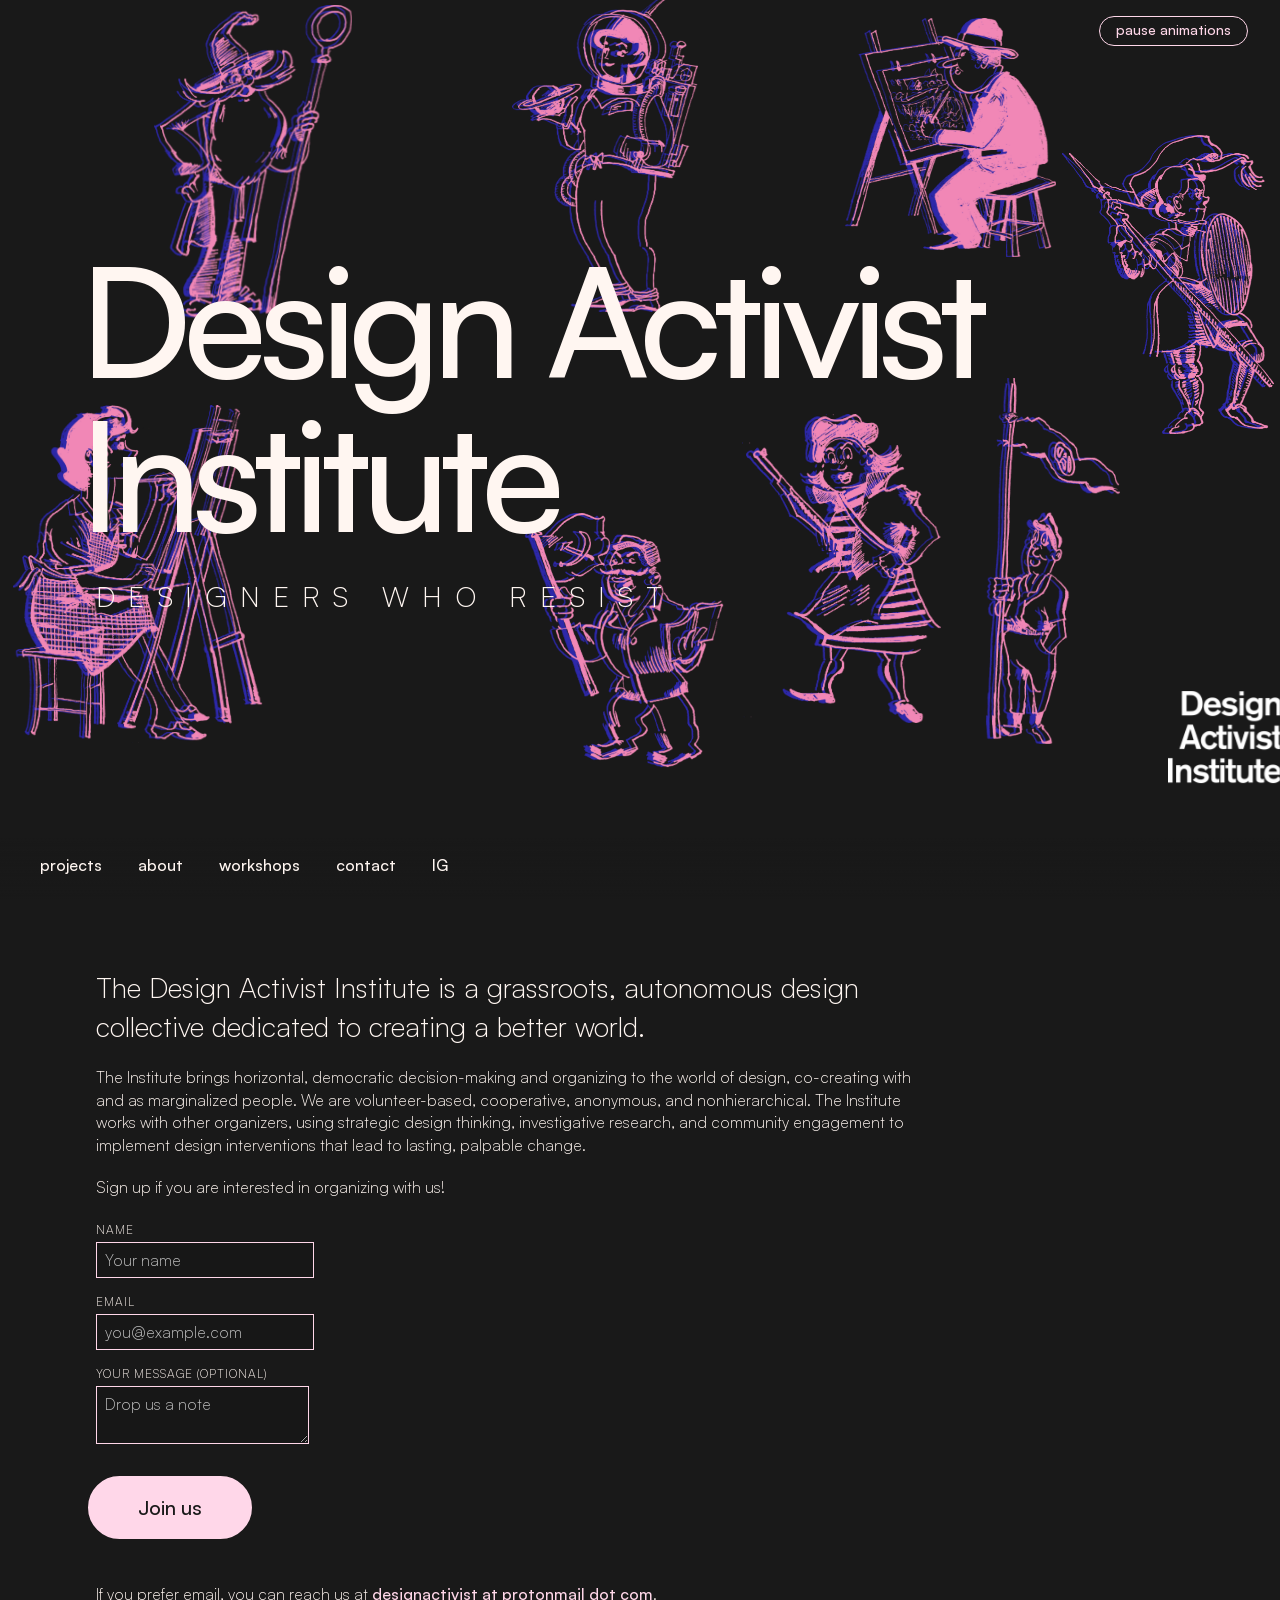
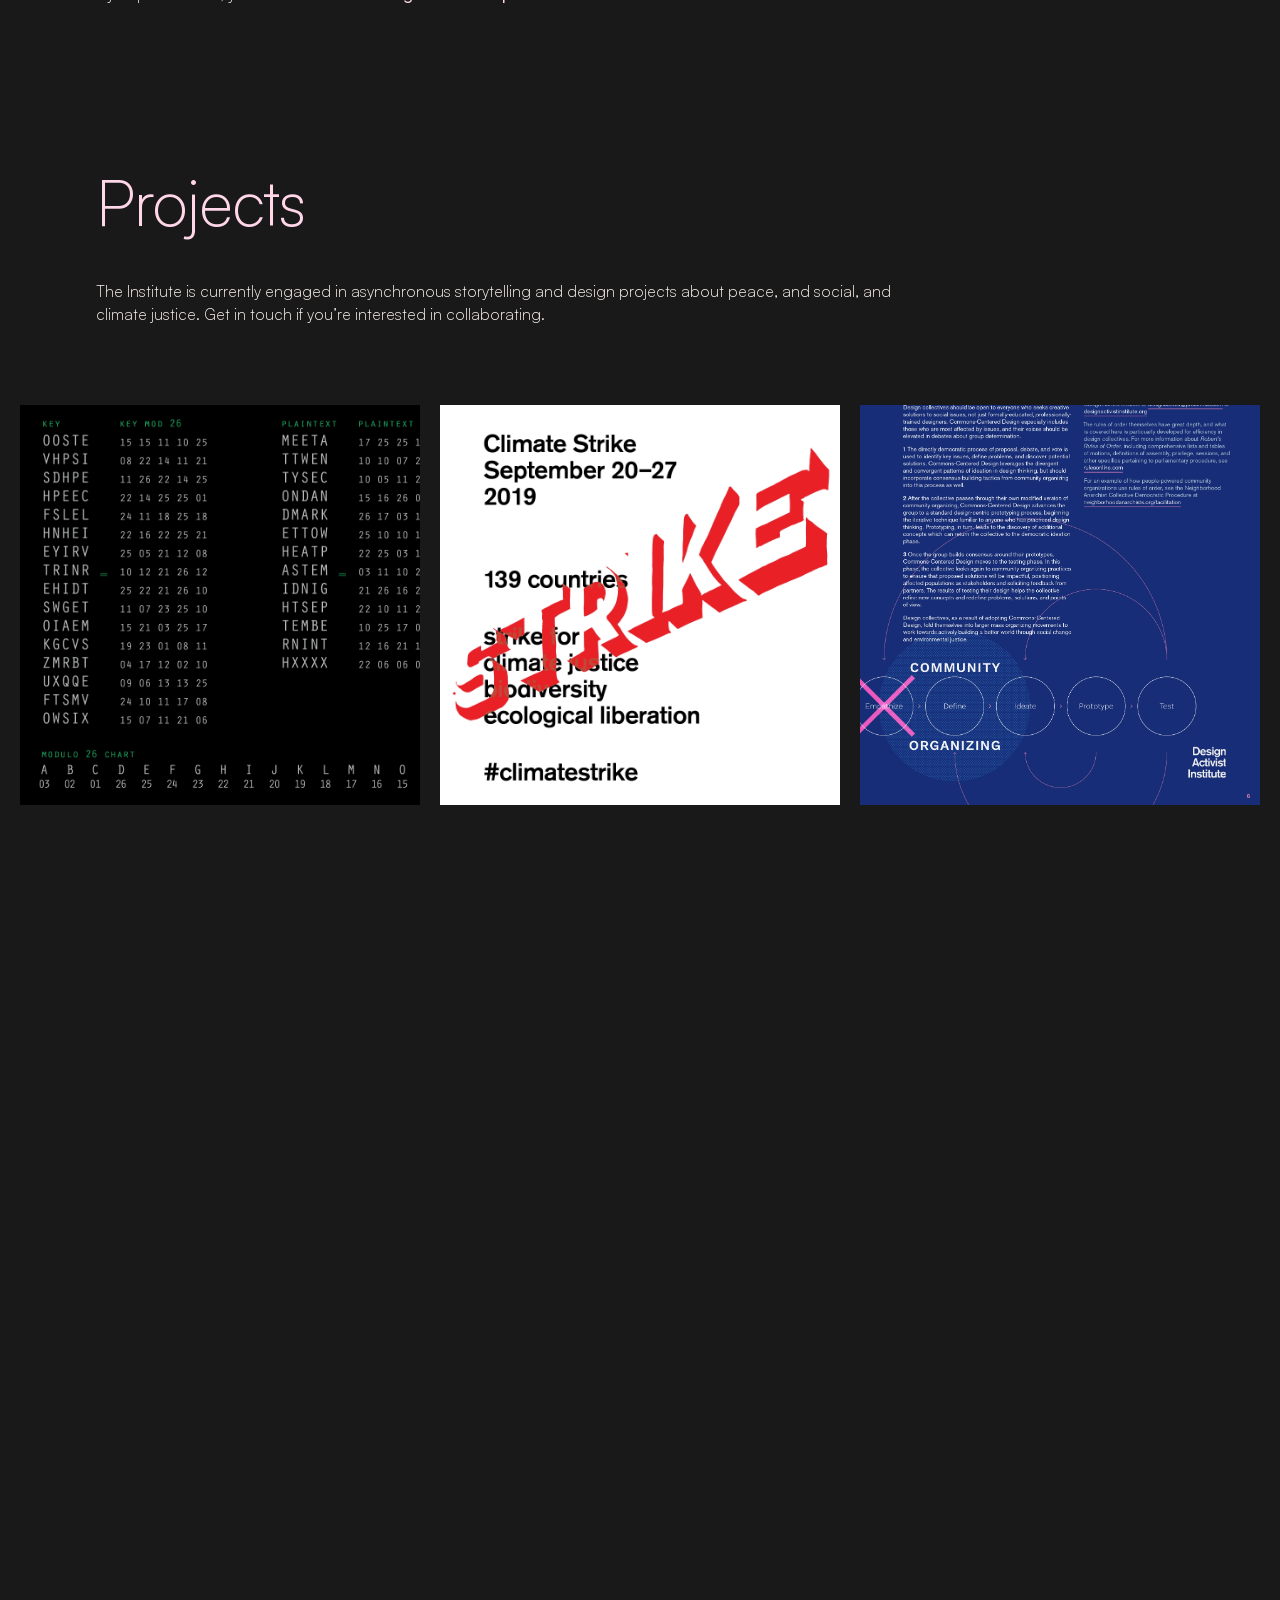
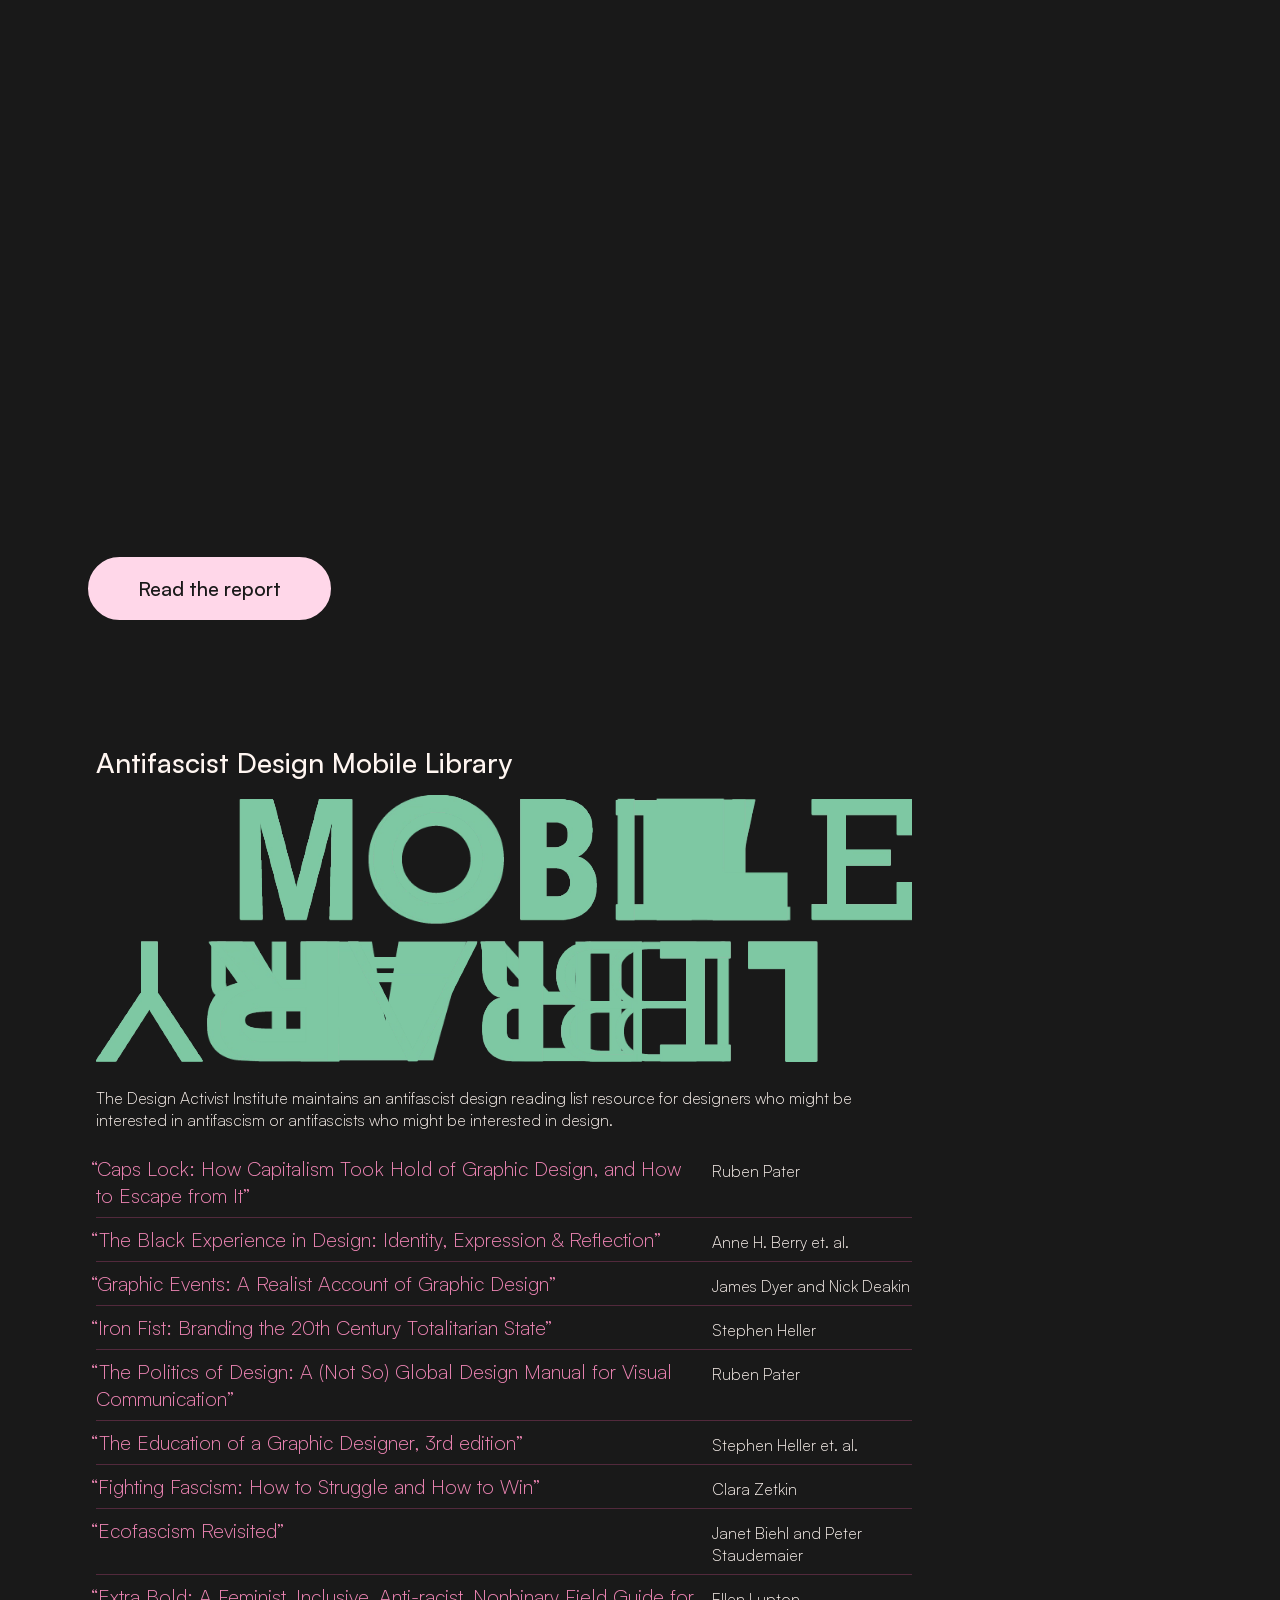
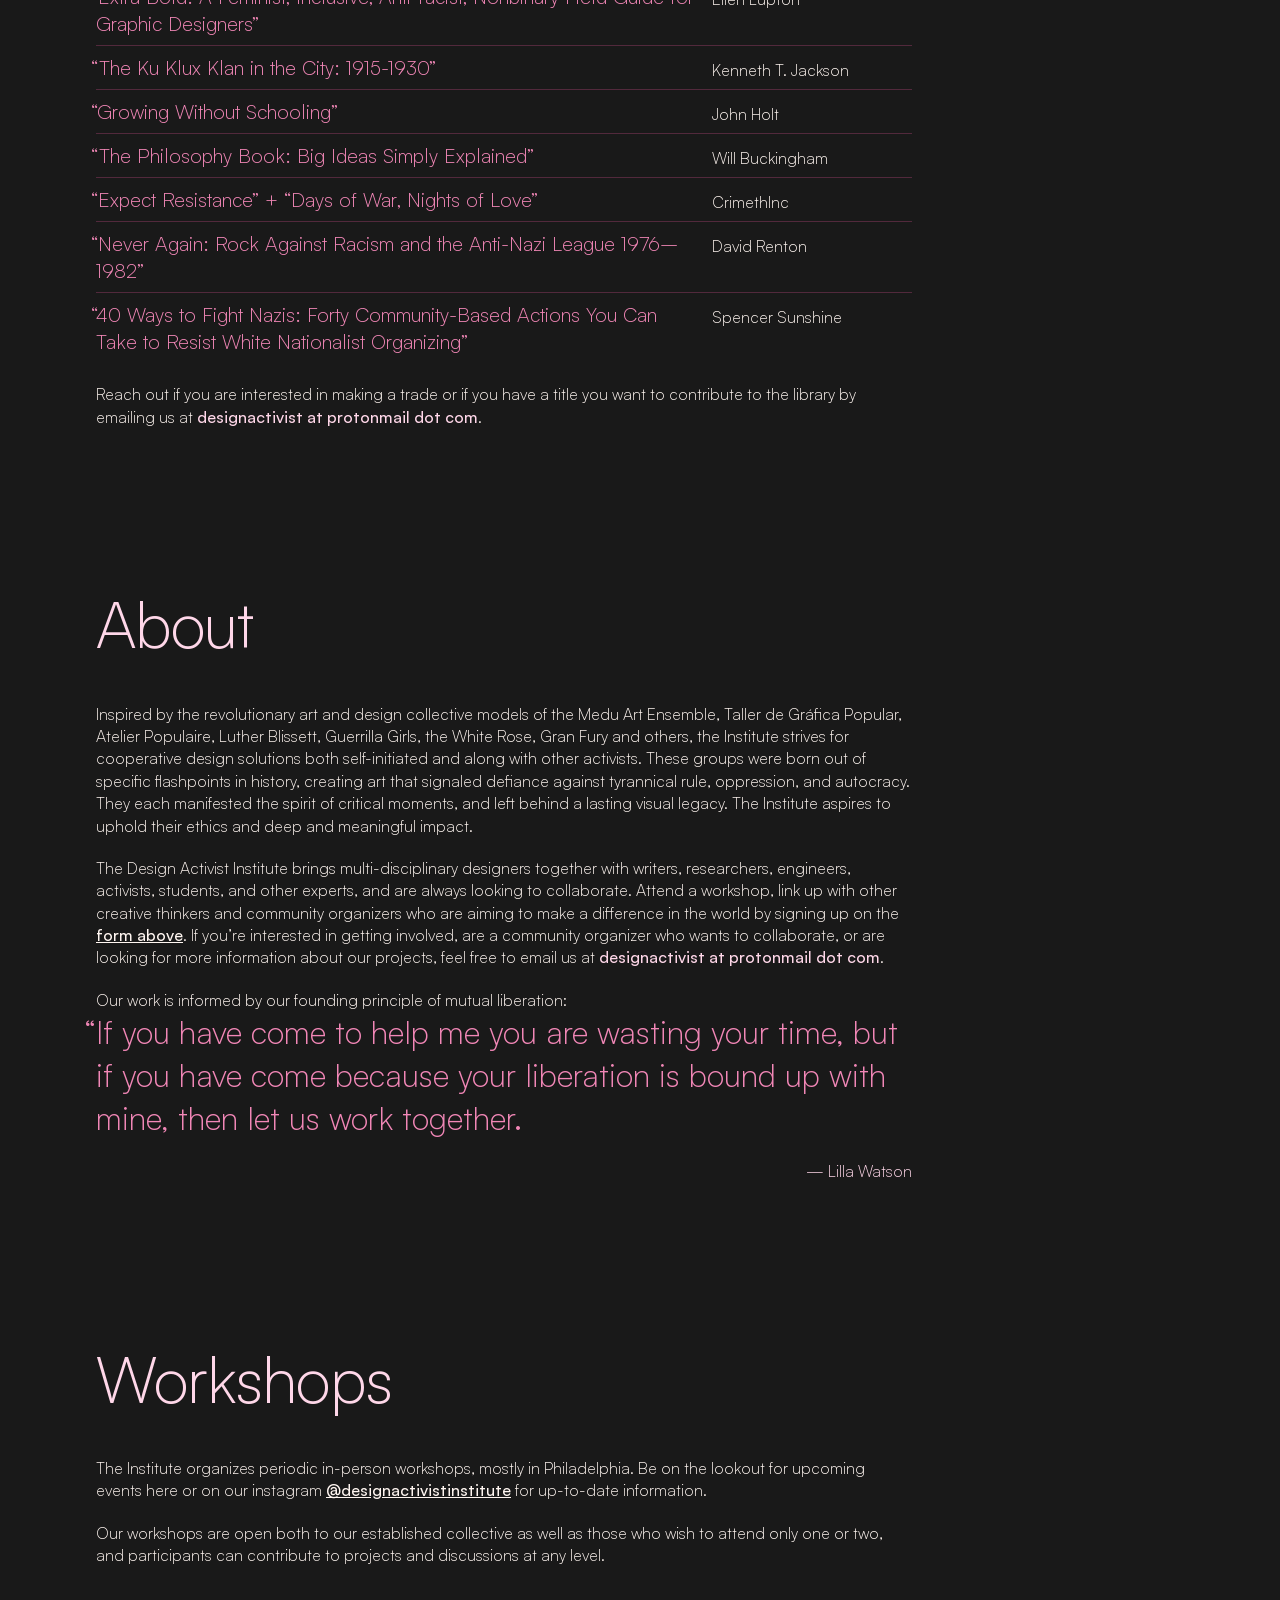
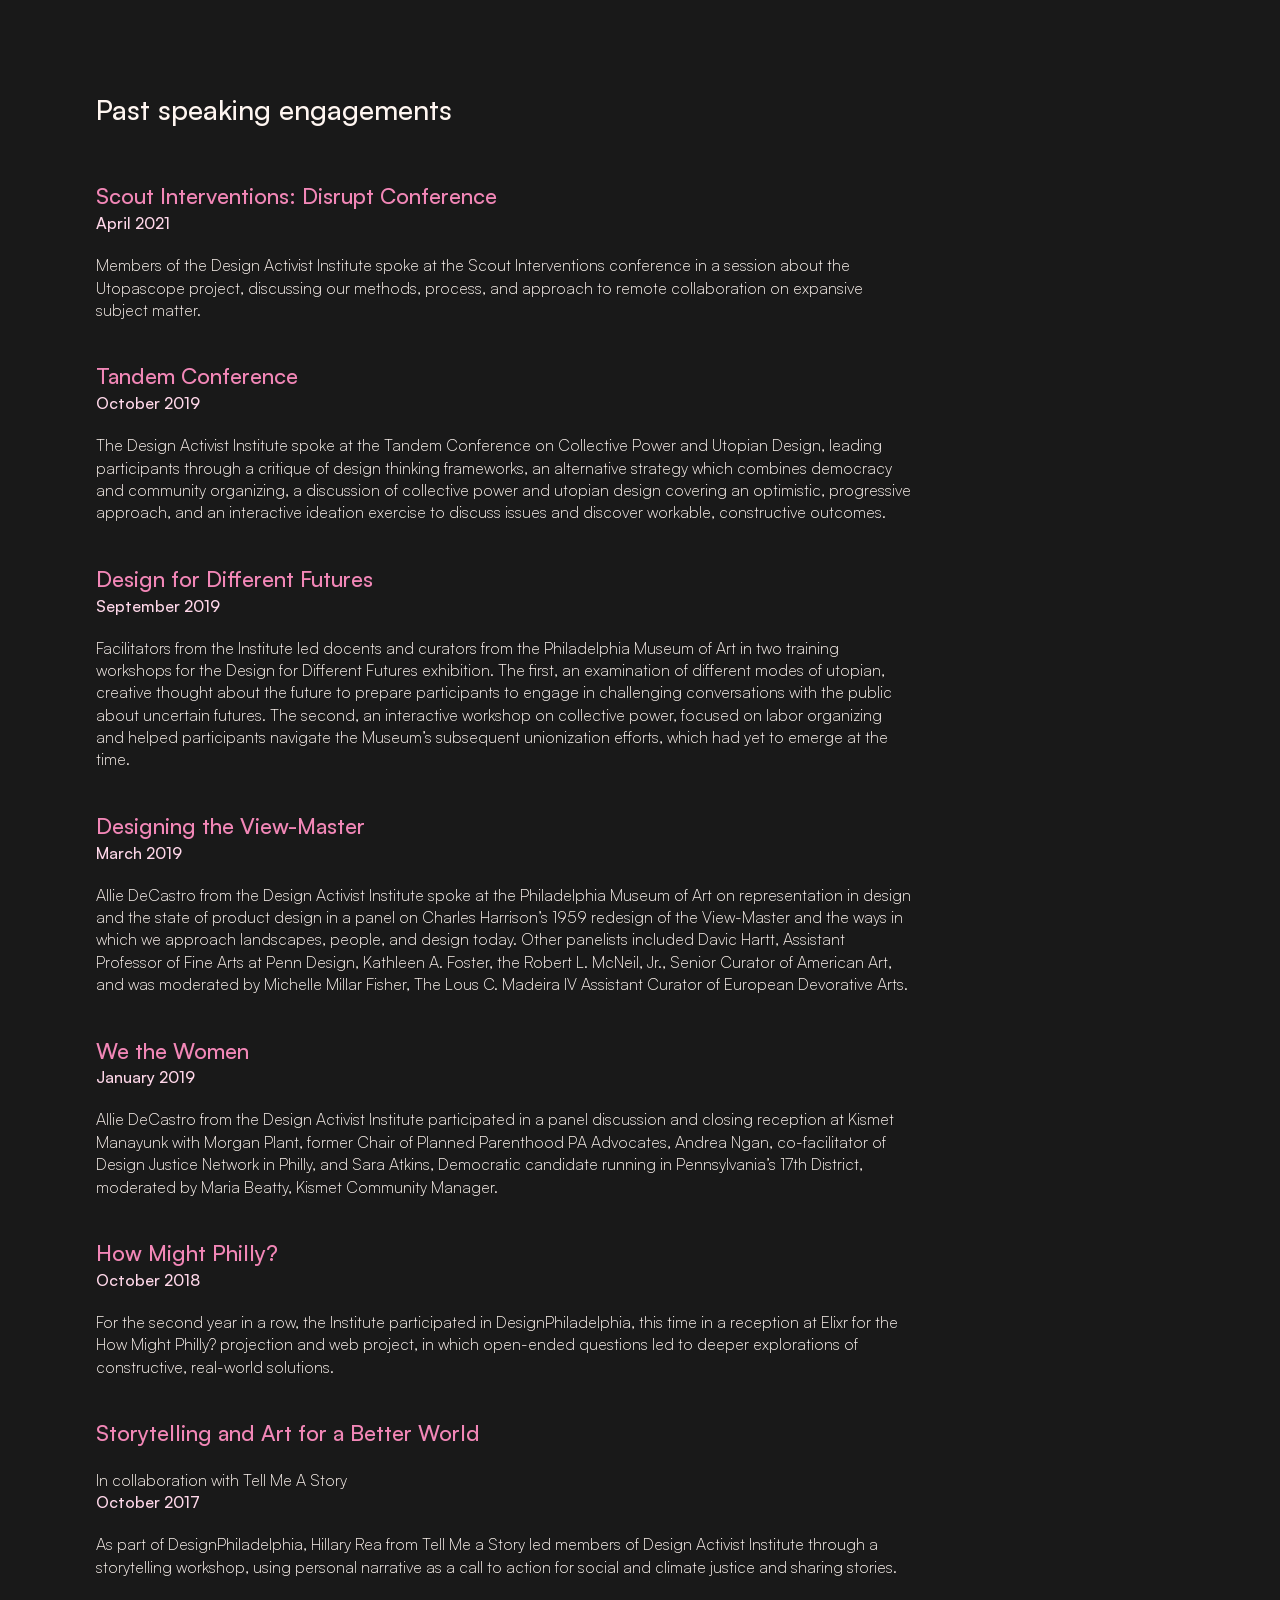
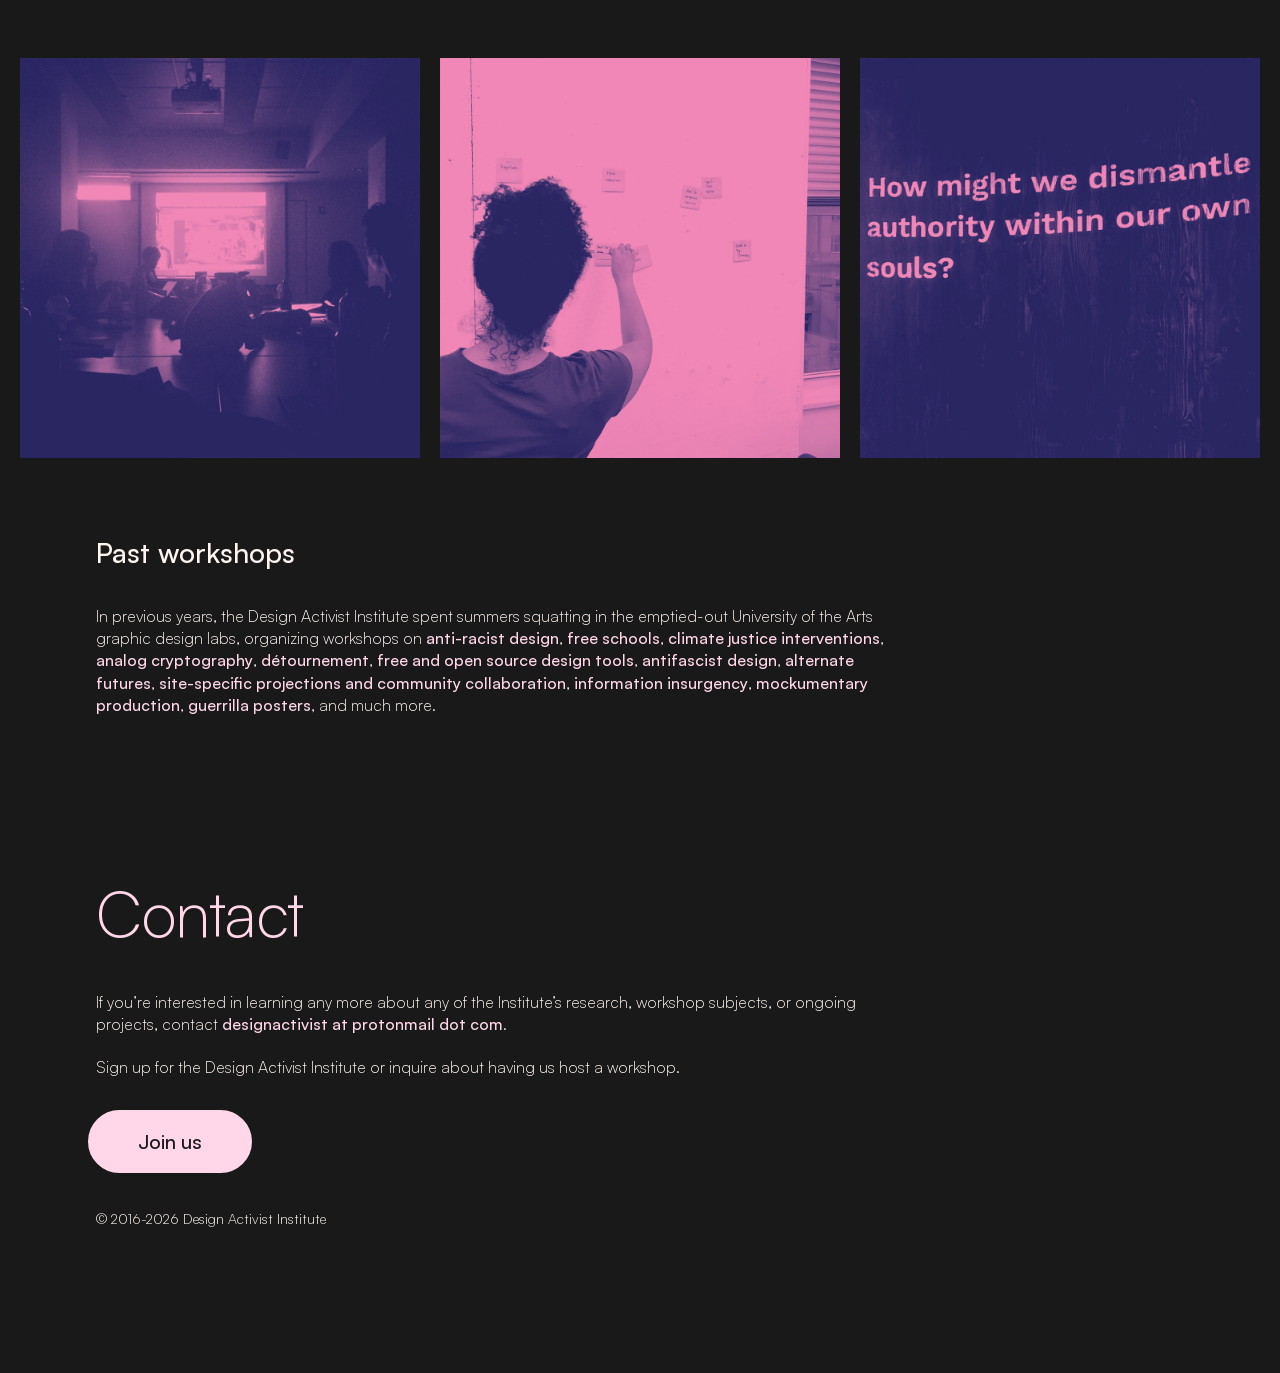
==== index.html @ 5513dff6 "Initial commit" ====
<!DOCTYPE html>
<html lang="en">
<head>
    <meta charset="UTF-8" />
    <meta name="viewport" content="width=device-width" />
    <title>Design Activist Institute</title>
    <link rel="icon" href="/favicon.ico" sizes="32x32">
    <link rel="icon" href="/favicon.svg" type="image/svg+xml">
    <meta name="description" content="The Design Activist Institute is a grassroots, autonomous design collective dedicated to creating a better world">
    <meta name="author" content="Design Activist Institute">
    <meta name="viewport" content="width=device-width, initial-scale=1">
    <meta name=”robots” content="index, follow">

    <meta property="og:title" content="Design Activist Institute" />
    <meta property="og:description" content="The Design Activist Institute is a grassroots, autonomous design collective dedicated to creating a better world" />
    <meta property="og:type" content="website">
    <meta property="og:url" content="https://designactivistinstitute.org" />
    <meta property="og:image" content="https://designactivistinstitute.org/sources/images/Design_Activist_Institute.png" />
    <meta property="og:image:width" content="1200">
    <meta property="og:image:height" content="630">
    <meta property="og:image:alt" content="Design Activist Institute: designers who resist" />
    <meta name="twitter:card" content="summary_large_image">
    
    <link rel="stylesheet" type="text/css" href="styles/styles.css" />
    <link rel="canonical" href="https://designactivistinstitute.org">

    <script type="text/javascript" src="https://ajax.googleapis.com/ajax/libs/jquery/3.5.1/jquery.min.js"></script>
    <script type="text/javascript" src="sources/actions.js"></script>
    <script>
      (function () {
        var saved = null;
        try { saved = localStorage.getItem('motion'); } catch (e) {}
        var off = saved ? saved === 'off'
                        : matchMedia('(prefers-reduced-motion: reduce)').matches;
        if (off) document.documentElement.classList.add('motion-off');
      })();
    </script>
    <script async src="https://www.googletagmanager.com/gtm.js?id=GTM-ND75CT37"></script>
    <script>
      window.dataLayer = window.dataLayer || [];
      function gtag(){dataLayer.push(arguments);}
      gtag('js', new Date());
    </script>
</head>
<body id="top">
    <a class="skip-link" href="#main">Skip to main content</a>
    <button type="button" id="motion-toggle" aria-pressed="false" class="pause-button">pause animations</button>
    <header>
        <a href="#top" class="logo">
            <img src="sources/images/Design_Activist_Institute.webp" alt="Design Activist Institute, back to top">
        </a>
        <h1>Design Activist Institute</h1>
        <p class="tagline">Designers who resist</p>
        <div class="header-images">
            <img src="sources/images/Illustration_designer_blue.webp" class="designer load-in-top fade-out-top">
            <img src="sources/images/Illustration_designer_pink.webp" class="designer load-in-top fade-out-top">
            <img src="sources/images/Illustration_rebel_blue.webp" class="rebel load-in-top fade-out-top">
            <img src="sources/images/Illustration_rebel_pink.webp" class="rebel load-in-top fade-out-top">
            <img src="sources/images/Illustration_wizard_blue.webp" class="wizard load-in-top fade-out-top">
            <img src="sources/images/Illustration_wizard_pink.webp" class="wizard load-in-top fade-out-top">
            <img src="sources/images/Illustration_revolutionary_blue.webp" class="revolutionary load-in-top fade-out-top">
            <img src="sources/images/Illustration_revolutionary_pink.webp" class="revolutionary load-in-top fade-out-top">
            <img src="sources/images/Illustration_spacewoman_blue.webp" class="spacewoman load-in-top fade-out-top">
            <img src="sources/images/Illustration_spacewoman_pink.webp" class="spacewoman load-in-top fade-out-top">
            <img src="sources/images/Illustration_anarchist_blue.webp" class="anarchist load-in-top fade-out-top">
            <img src="sources/images/Illustration_anarchist_pink.webp" class="anarchist load-in-top fade-out-top">
            <img src="sources/images/Illustration_swordswoman_blue.webp" class="swordswoman load-in-top fade-out-top">
            <img src="sources/images/Illustration_swordswoman_pink.webp" class="swordswoman load-in-top fade-out-top">
            <img src="sources/images/Illustration_artist_blue.webp" class="artist load-in-top fade-out-top">
            <img src="sources/images/Illustration_artist_pink.webp" class="artist load-in-top fade-out-top">
       </div>
    </header>
    <main id="main">
        <article>
            <section id="join">  
                <p class="intro">The Design Activist Institute is a grassroots, autonomous design collective dedicated to creating a better world.</p>
                <p>The Institute brings horizontal, democratic decision-making and organizing to the world of design, co-creating with and as marginalized people. We are volunteer-based, cooperative, anonymous, and nonhierarchical. The Institute works with other organizers, using strategic design thinking, investigative research, and community engagement to implement design interventions that lead to lasting, palpable change.</p>    
                <p>Sign up if you are interested in organizing with us!</p>
                <div>
                    <form id="signupForm" action="https://formspree.io/f/xkjrvjlg" method="POST" >
                        <label for="name">Name</label>
                        <input id="name" type="text" placeholder="Your name" autocomplete="name" />

                        <label for="email">Email</label>
                        <input id="email" type="email" placeholder="you@example.com" required autocomplete="email" />

                        <label for="message">Your message (optional)</label>
                        <textarea id="message" type="text" placeholder="Drop us a note" autocomplete="message" /></textarea>

                        <button type="submit" class="primary-button">Join us</button>

                        <div id="formMessage" role="status" aria-live="polite"></div>
                        <input type="hidden" value="New Institute signup">
                    </form>
                    <p>If you prefer email, you can reach us at <strong>designactivist at protonmail dot com</strong>.</p>
                  </div>
            </section>
            <section class="fade-in-bottom" id="projects">
                <h2>Projects</h2>
                <p>The Institute is currently engaged in asynchronous storytelling and design projects about peace, and social, and climate justice. Get in touch if you’re interested in collaborating.</p>
            </section>
            <div class="gallery">
                <div class="art">
                    <img src="sources/images/Work_Utopascope_1.webp" alt="Utopascope Environmental Justice webpage: a beautiful, verdant future" loading="lazy">
                    <img src="sources/images/Work_HowMight_1.webp" alt="How Might Philly? projection" loading="lazy">
                    <img src="sources/images/Work_Meadows_pamphlet.webp" alt="Save the Meadows satirical cult pamphlet" loading="lazy">
                    <img src="sources/images/Work_Dispatch.webp" alt="Dispatch zine cover: Storytelling and art for a better world, October 12, 2017" loading="lazy">
                    <img src="sources/images/Work_Zine_Collage.webp" alt="Zine collage with protests shouting 'Noting about us without us' erupting from City Hall" loading="lazy">
                    <img src="sources/images/Work_One-Time-Pads.webp" alt="One Time Pads cryptography workshop cipher chart" loading="lazy">
                </div>
                <div class="art">
                    <img src="sources/images/Work_Juntos_Poster_1.webp" alt="Levanto Mi Lámpara Para Todo El Mundo poster" lang="es" loading="lazy">
                    <img src="sources/images/Work_Poster_Alligator.webp" alt="A is for Alligator, L is for Lead poster" loading="lazy">
                    <img src="sources/images/Work_Poster_Boathouse.webp" alt="One Homeless Shelter in Philly turned away 546 youth in 2015, but we have mansions for a fucking boat poster" loading="lazy">
                    <img src="sources/images/Work_Future_Zine.webp" alt="Speculative zine: 90% of all food consumed in Philadelphia is grown and processed within city limits" loading="lazy">
                    <img src="sources/images/Work_Antiwar.webp" alt="Against War! graphic - for antiwar protests, the ruling class only fears two acts: the threat of real violence, or a mass general strike" loading="lazy">
                    <img src="sources/images/Work_Climate_Strike.webp" alt="Climate strike graphic September 20-27 2019" loading="lazy">
                </div>
                <div class="art">
                    <img src="sources/images/Work_Poster_Plastic.webp" alt="No Thank You poster: Philadelphia uses over 688 million plastic bags each year" loading="lazy">
                    <img src="sources/images/Work_Meadows_2.webp" alt="Meadows proposal graphic" loading="lazy">
                    <img src="sources/images/Work_Report_1.webp" alt="Designers who resist / Philadelphia annual report cover, collaborative art + design, workshops, special events, mutual liberation, utopian resistance, direct democracy" loading="lazy">
                    <img src="sources/images/Work_Tandem-Conference.webp" alt="Tandem Conference graphic: Collective power + utopian design workshop" loading="lazy">
                    <img src="sources/images/Work_Utopascope_2.webp" alt="Utopascope graphic: How can we build better systems that create economic justice for all" loading="lazy">
                    <img src="sources/images/Work_Report_2.webp" alt="The Ballot and the Pixel Commons-Centered Design process graph, community organizing centered around the define step of design thinking" loading="lazy">
                </div>
            </div>
            <section class="fade-in-bottom">
                <p>The Institute hosts workshops, events, and resources; designs posters, zines, websites, booklets, flyers, pamphlets, spatial projections, interactive pop-ups, design systems, films, and exhibitions; engages in informational insurgency and détournement; and writes and tells stories about justice in collaborative, group-directed settings. The group organizes for environmental justice, migrant rights, the rights of queer and trans people, restorative justice, feminism, racial justice, equality, fair and equal housing rights, universal health and wellbeing, workers’ rights, and against any form of hate. </p>
            </section>
            <section class="fade-in-bottom"> 
                <h3>Utopascope</h3>
                <a href="https://utopascope.com/" target="_blank" rel="noopener noreferrer">
                    <img src="sources/images/Utopascope_1.webp" alt="Utopascope Community Organizing banner" class="scroll" loading="lazy"> 
                </a>  
                <p>Utopascope is a co-creative, community-led project to “design a better world.” After conversations with dreamers, workers, rebels, and thinkers about their ideal futures, the Institute produced a series of community organizing ideas as a way to return power to the people.</p>
                <p>Utopascope explores the ways that stronger communities can build better systems for the future. It seeks new ways to manage, to spend leisure time, to work, and to imagine new common understandings so that old patterns and circumstances that keep us all down can be replaced. The project is categorized between organizing, environmental justice, people power, wellness, and economic liberation. </p>
                <p>This project involves the community through an exchange of information and ideas, expanding into tangible, organized direct action. We invite you to propose new community organizing practices, suggest changes to existing ones, and to partner with us to create a revolutionary moment.</p>
                <p>The visions of the worlds presented in this project are ones in which people self-organize around shared interests and needs, all people of the world have clean air and water and have access to mental and physical health services, direct democracy is embedded into daily life, and economies are liberated so that all people may have the freedom to be happy.</p>
                <div class="button-wrapper">
                    <a href="https://utopascope.com/" target="_blank" class="primary-button" rel="noopener noreferrer">Utopascope</a>
                </div>
            </section>
            <section class="fade-in-bottom">
                <h3>Studio Series</h3>
                <img src="sources/images/Studio_Series.webp" alt="Studio Series" class="scroll" loading="lazy">
                <p>Up until the start of the pandemic, the Institute aimed to radicalize access to the design industry and design education through  mutual aid, researching new methods of teaching, learning, and radical self-improvement by organizing for justice, liberation, and resistance. </p>
                <p>The Studio Series was a free, interdisciplinary, co-creative, and autonomous laboratory. The community nominated local issues, and participants — those without formal experience in design as well as professional designers — voted to drive group-determination.</p>
            </section>
            <section class="fade-in-bottom">
                <h3>Commons-Centered Design Framework</h3>
                <img src="sources/images/Framework.webp" alt="The Ballot and the Pixel Commons-Centered Design" class="scroll" loading="lazy">
                <p>The Institute developed a framework that combines collective design with community organizing as the highest expression of activism, named “Commons-Centered Design.” This report, titled “The Ballot and the Pixel,” explores how to improve human-centered design frameworks with organizing and activist principles, outlines organizing for direct democracy, and demonstrates how designers fit into mass movements to build collective power for the masses. </p>
                <p>Read “The Ballot and the Pixel” Commons-Centered Design Framework:</p>
                <div class="button-wrapper">
                    <a href="sources/documents/DesignActivistInstitute_Commons-Centered_Design.pdf" target="_blank" class="primary-button" rel="noopener noreferrer">Read the report<span class="visually-hidden">(PDF, opens in a new tab)</span></a>
                </div>
            </section>
            <section class="fade-in-bottom">
                <h3>Antifascist Design Mobile Library</h3>
                <div class="mobile-library scroll">
                    <img src="sources/images/Mobile_Library_1.webp" alt="Mobile Library" loading="lazy">
                    <img src="sources/images/Mobile_Library_2.webp" alt="Mobile Library" loading="lazy">
                    <img src="sources/images/Mobile_Library_3.webp" alt="Mobile Library" loading="lazy">
                    <img src="sources/images/Mobile_Library_4.webp" alt="Mobile Library" loading="lazy">
                    <img src="sources/images/Mobile_Library_5.webp" alt="Mobile Library" loading="lazy">
                </div>
                <p>The Design Activist Institute maintains an antifascist design reading list resource for designers who might be interested in antifascism or antifascists who might be interested in design. </p>
                <div class="reading-list">
                    <ul role="list">
                        <li><cite class="title">“Caps Lock: How Capitalism Took Hold of Graphic Design, and How to Escape from It”</cite> <span class="author"><span class="visually-hidden">by </span>Ruben Pater</span></li>
                        <li><cite class="title">“The Black Experience in Design: Identity, Expression & Reflection”</cite> <span class="author"><span class="visually-hidden">by </span>Anne H. Berry et. al.</span></li>
                        <li><cite class="title">“Graphic Events: A Realist Account of Graphic Design”</cite> <span class="author"><span class="visually-hidden">by </span>James Dyer and Nick Deakin</span></li>
                        <li><cite class="title">“Iron Fist: Branding the 20th Century Totalitarian State”</cite> <span class="author"><span class="visually-hidden">by </span>Stephen Heller</span></li>
                        <li><cite class="title">“The Politics of Design: A (Not So) Global Design Manual for Visual Communication”</cite> <span class="author"><span class="visually-hidden">by </span>Ruben Pater</span></li>
                        <li><cite class="title">“The Education of a Graphic Designer, 3rd edition”</cite> <span class="author"><span class="visually-hidden">by </span>Stephen Heller et. al.</span></li>
                        <li><cite class="title">“Fighting Fascism: How to Struggle and How to Win”</cite> <span class="author"><span class="visually-hidden">by </span>Clara Zetkin</span></li>
                        <li><cite class="title">“Ecofascism Revisited”</cite> <span class="author"><span class="visually-hidden">by </span>Janet Biehl and Peter Staudemaier</span></li>
                        <li><cite class="title">“Extra Bold: A Feminist, Inclusive, Anti-racist, Nonbinary Field Guide for Graphic Designers”</cite> <span class="author"><span class="visually-hidden">by </span>Ellen Lupton</span></li>
                        <li><cite class="title">“The Ku Klux Klan in the City: 1915-1930”</cite> <span class="author"><span class="visually-hidden">by </span>Kenneth T. Jackson</span></li>
                        <li><cite class="title">“Growing Without Schooling”</cite> <span class="author"><span class="visually-hidden">by </span>John Holt</span></li>
                        <li><cite class="title">“The Philosophy Book: Big Ideas Simply Explained”</cite> <span class="author"><span class="visually-hidden">by </span>Will Buckingham</span></li>
                        <li><cite class="title">“Expect Resistance” + “Days of War, Nights of Love”</cite> <span class="author"><span class="visually-hidden">by </span>CrimethInc</span></li>
                        <li><cite class="title">“Never Again: Rock Against Racism and the Anti-Nazi League 1976–1982”</cite> <span class="author"><span class="visually-hidden">by </span>David Renton</span></li>
                        <li><cite class="title">“40 Ways to Fight Nazis: Forty Community-Based Actions You Can Take to Resist White Nationalist Organizing”</cite> <span class="author"><span class="visually-hidden">by </span>Spencer Sunshine</span></li>
                    </ul>
                </div>
                <p>Reach out if you are interested in making a trade or if you have a title you want to contribute to the library by emailing us at <strong>designactivist at protonmail dot com</strong>. </p>
            </section>
            <section class="fade-in-bottom" id="about">
                <h2>About</h2>
                <p>Inspired by the revolutionary art and design collective models of the Medu Art Ensemble, Taller de Gráfica Popular, Atelier Populaire, Luther Blissett, Guerrilla Girls, the White Rose, Gran Fury and others, the Institute strives for cooperative design solutions both self-initiated and along with other activists. These groups were born out of specific flashpoints in history, creating art that signaled defiance against tyrannical rule, oppression, and autocracy. They each manifested the spirit of critical moments, and left behind a lasting visual legacy. The Institute aspires to uphold their ethics and deep and meaningful impact.</p>
                <p>The Design Activist Institute brings multi-disciplinary designers together with writers, researchers, engineers, activists, students, and other experts, and are always looking to collaborate. Attend a workshop, link up with other creative thinkers and community organizers who are aiming to make a difference in the world by signing up on the <a href="#join">form above</a>. If you’re interested in getting involved, are a community organizer who wants to collaborate, or are looking for more information about our projects, feel free to email us at <strong>designactivist at protonmail dot com</strong>. </p>
                <p>Our work is informed by our founding principle of mutual liberation:</p>
                <figure>
                    <blockquote>“If you have come to help me you are wasting your time, but if you have come because your liberation is bound up with mine, then let us work together.</blockquote>
                    <figcaption>— Lilla Watson</figcaption>
                </figure>
            </section>
            <section class="fade-in-bottom" id="workshops">
                <h2>Workshops</h2>
                <p>The Institute organizes periodic in-person workshops, mostly in Philadelphia. Be on the lookout for upcoming events here or on our instagram <a href="https://www.instagram.com/designactivistinstitute">@designactivistinstitute</a> for up-to-date information.</p>
                <p>Our workshops are open both to our established collective as well as those who wish to attend only one or two, and participants can contribute to projects and discussions at any level.</p>
            </section>
            <section class="fade-in-bottom">
                <h3>Past speaking engagements</h3>
                <h4>Scout Interventions: Disrupt Conference</h4>
                <time datetime="2021-04">April 2021</time>
                <p>Members of the Design Activist Institute spoke at the Scout Interventions conference in a session about the Utopascope project, discussing our methods, process, and approach to remote collaboration on expansive subject matter. </p>
                <h4>Tandem Conference</h4>
                <time datetime="2019-10">October 2019</time>
                <p>The Design Activist Institute spoke at the Tandem Conference on Collective Power and Utopian Design, leading participants through a critique of design thinking frameworks, an alternative strategy which combines democracy and community organizing, a discussion of collective power and utopian design covering an optimistic, progressive approach, and an interactive ideation exercise to discuss issues and discover workable, constructive outcomes.</p>
                <h4>Design for Different Futures</h4>
                <time datetime="2019-09">September 2019</time>
                <p>Facilitators from the Institute led docents and curators from the Philadelphia Museum of Art in two training workshops for the Design for Different Futures exhibition. The first, an examination of different modes of utopian, creative thought about the future to prepare participants to engage in challenging conversations with the public about uncertain futures. The second, an interactive workshop on collective power, focused on labor organizing and helped participants navigate the Museum’s subsequent unionization efforts, which had yet to emerge at the time.</p>
                <h4>Designing the View-Master</h4>
                <time datetime="2019-03">March 2019</time>
                <p>Allie DeCastro from the Design Activist Institute spoke at the Philadelphia Museum of Art on representation in design and the state of product design in a panel on Charles Harrison’s 1959 redesign of the View-Master and the ways in which we approach landscapes, people, and design today. Other panelists included Davic Hartt, Assistant Professor of Fine Arts at Penn Design, Kathleen A. Foster, the Robert L. McNeil, Jr., Senior Curator of American Art, and was moderated by Michelle Millar Fisher, The Lous C. Madeira IV Assistant Curator of European Devorative Arts.</p>
                <h4>We the Women</h4>
                <time datetime="2019-01">January 2019</time>
                <p>Allie DeCastro from the Design Activist Institute participated in a panel discussion and closing reception at Kismet Manayunk with Morgan Plant, former Chair of Planned Parenthood PA Advocates, Andrea Ngan, co-facilitator of Design Justice Network in Philly, and Sara Atkins, Democratic candidate running in Pennsylvania’s 17th District, moderated by Maria Beatty, Kismet Community Manager.</p>
                <h4>How Might Philly?</h4>
                <time datetime="2018-10">October 2018</time>
                <p>For the second year in a row, the Institute participated in DesignPhiladelphia, this time in a reception at Elixr for the How Might Philly? projection and web project, in which open-ended questions led to deeper explorations of constructive, real-world solutions.</p>
                <h4>Storytelling and Art for a Better World</h4>
                <p>In collaboration with Tell Me A Story</p>
                <time datetime="2017-10">October 2017</time>
                <p>As part of DesignPhiladelphia, Hillary Rea from Tell Me a Story led members of Design Activist Institute through a storytelling workshop, using personal narrative as a call to action for social and climate justice and sharing stories.</p>
            </section>
            <div class="gallery">
                <div class="art">
                    <img src="sources/images/Photo_1.webp" alt="Design Activist Institute workshop" loading="lazy">
                    <img src="sources/images/Photo_4.webp" alt="Design Activist Institute Design for Different Futures workshop" loading="lazy">
                    <img src="sources/images/Photo_7.webp" alt="Design Activist Institute workshop" loading="lazy">
                    <img src="sources/images/Photo_10.webp" alt="Design Activist Institute workshop" loading="lazy">
                    <img src="sources/images/Photo_13.webp" alt="Design Activist Institute workshop" loading="lazy">
                    <img src="sources/images/Photo_16.webp" alt="Design Activist Institute Rising Tide Philly workshop" loading="lazy">
                </div>
                <div class="art">
                    <img src="sources/images/Photo_2.webp" alt="Design Activist Institute panel event" loading="lazy">
                    <img src="sources/images/Photo_5.webp" alt="Design Activist Institute How Might Philly projection" loading="lazy">
                    <img src="sources/images/Photo_8.webp" alt="Design Activist Institute workshop" loading="lazy">
                    <img src="sources/images/Photo_11.webp" alt="Design Activist Institute workshop" loading="lazy">
                    <img src="sources/images/Photo_14.webp" alt="Design Activist Institute workshop" loading="lazy">
                    <img src="sources/images/Photo_17.webp" alt="Design Activist Institute workshop" loading="lazy">
                </div>
                <div class="art">
                    <img src="sources/images/Photo_3.webp" alt="Design Activist Institute Post-It note planning" loading="lazy">
                    <img src="sources/images/Photo_6.webp" alt="Design Activist Institute workshop" loading="lazy">
                    <img src="sources/images/Photo_9.webp" alt="Design Activist Institute workshop" loading="lazy">
                    <img src="sources/images/Photo_12.webp" alt="Design Activist Institute Post-It note planning" loading="lazy">
                    <img src="sources/images/Photo_15.webp" alt="Design Activist Institute mockumentary film" loading="lazy">
                    <img src="sources/images/Photo_18.webp" alt="Design Activist Institute How Might Philly projection" loading="lazy">
                </div>
            </div>
            <section class="fade-in-bottom">
                <h3>Past workshops</h3>
                <p>In previous years, the Design Activist Institute spent summers squatting in the emptied-out University of the Arts graphic design labs, organizing workshops on <strong>anti-racist design</strong>, <strong>free schools</strong>, <strong>climate justice interventions</strong>, <strong>analog cryptography</strong>, <strong>détournement</strong>, <strong>free and open source design tools</strong>, <strong>antifascist design</strong>, <strong>alternate futures</strong>, <strong>site-specific projections and community collaboration</strong>, <strong>information insurgency</strong>, <strong>mockumentary production</strong>, <strong>guerrilla posters</strong>, and much more.
            </section>
            <section class="fade-in-bottom" id="contact">
                <h2>Contact</h2>
                <p>If you’re interested in learning any more about any of the Institute’s research, workshop subjects, or ongoing projects, contact <strong>designactivist at protonmail dot com</strong>.</p>
                <p>Sign up for the Design Activist Institute or inquire about having us host a workshop.</p>
                <div class="button-wrapper">
                    <a class="primary-button" href="#join">Join us</a>
                </div>
                <p><small>© 2016-2026 Design Activist Institute </small></p>
            </section>
        </article>
    </main>
    <footer>
        <nav>
            <ul>
                <li><a href="#projects">projects</a></li>
                <li><a href="#about">about</a></li>
                <li><a href="#workshops">workshops</a></li>
                <li><a href="#contact">contact</a></li>
                <li><a href="https://www.instagram.com/designactivistinstitute" target="_blank" rel="noopener noreferrer" aria-label="Instagram">IG</a></li>
            </ul>
        </nav>
    </footer>
</body>
</html>
---- styles/styles.css ----
@charset "UTF-8";
/* CSS Document */

html, body, div, span, applet, object, iframe,
h1, h2, h3, h4, h5, h6, p, blockquote, pre,
a, abbr, acronym, address, big, cite, code,
del, dfn, em, img, ins, kbd, q, s, samp,
small, strike, strong, sub, sup, tt, var,
b, u, i, center,
dl, dt, dd, ol, ul, li,
fieldset, form, label, legend,
table, caption, tbody, tfoot, thead, tr, th, td,
article, aside, canvas, details, embed, 
figure, figcaption, footer, header, hgroup, 
menu, nav, output, ruby, section, summary,
time, mark, audio, video {
	margin: 0;
	padding: 0;
	border: 0;
	font-size: 100%;
	font: inherit;
	vertical-align: baseline;
	text-align: left;
	box-sizing: border-box;
}

html, body {
	background-size: cover;
} 

:root {
	--dark: #191919;
	--grey: #BFBFBF;
	--blue: #2D28A9;
	--darkpink: #52293C;
	--pink: #F287B7;
	--palepink: #FFD7E9;
	--light: #FFF6F1;
	--footer-h: 3.875rem; } 

html { scroll-padding-bottom: var(--footer-h); }
main { padding-bottom: var(--footer-h); }

:focus-visible {
	outline: 2px solid var(--pink);
	outline-offset: 3px;
}

[tabindex="-1"]:focus { outline: none; }

@font-face {
  font-family: 'Satoshi Light';
  src:  url('../sources/fonts/Satoshi-Light.woff2') format('woff2'),
  			url('../sources/fonts/Satoshi-Light.ttf') format('truetype');
  font-display: swap;
}

@font-face {
  font-family: 'Satoshi Medium';
  src:  url('../sources/fonts/Satoshi-Medium.woff2') format('woff2'),
  			url('../sources/fonts/Satoshi-Medium.ttf') format('truetype');
  font-display: swap;
}

/********** PAGE ITEMS **********/

body {
	background-color: var(--dark);
}

main {
	padding: 0 6rem;
}

h1, h2, h3, h4, h5, p, small, blockquote, figcaption, ul, a, form, form label, form input, form textarea, time {
	color: var(--light);
	display: block;
	position: relative;
}

h1, h3, h4, h5, strong, nav, button, a, form input, form textarea, time {
	font-family: 'Satoshi Medium', sans-serif;
}

h2, p, ul, blockquote, figcaption, small, form label, ::placeholder {
	font-family: 'Satoshi Light', sans-serif;
}

h1 {
	font-size: clamp(4.5rem, 12vw, 14rem);
	letter-spacing: -0.6vw;
	line-height: 1;
	padding: 0 0 2rem 0;
	margin: 0 0 0 -1rem;
	position: relative;
	z-index: 10;
}

h2 {
	font-size: 4rem;
	line-height: 1.1;	
	padding: 5rem 0 1.5rem 0;
	letter-spacing: -0.1vw;
	color: var(--palepink);
}

h3 {
	font-size: 1.75rem;
	line-height: 1.1;	
	padding: 3rem 0 1rem 0;
}

h4 {
	font-size: 1.375rem;
	line-height: 1.4;	
	padding: 2.5rem 0 0 0;
	color: var(--pink);
}

p, figcaption {
	font-size: 1rem;
	line-height: 1.4;	
	padding: 1.25rem 0 0 0;
}

p a {
	display: inline-block;
}

strong, time {
	color: var(--palepink);
}

ul {
	padding: 1.5rem 0 2rem 2rem;	
}

li {
	padding: 0 0 0.5rem 0;	
}

small {
	font-size: .875rem;
	padding: 1rem 0;
	display: block;
}

header {
	padding: 27vh 6rem 3rem 6rem;
	min-height: 100vh;
}

article {
	padding: 3rem 0;
}

section {
	padding: 0 0 5rem 0;
	width: 75%;
	max-width: 52rem;
}

button, a, form input {
	transition: all 0.3s ease-in-out;
	cursor: pointer;
}

figcaption {
	text-align: right;
	color: var(--palepink);	
	display: block;
	position: relative;
}

footer {
	padding: 1rem 2.5rem;
	position: fixed;
	left: 0;
	right: 0;
	bottom: 0;
	background: linear-gradient(to top, var(--dark), transparent);
	z-index: 60;
}

nav ul {
	padding: 0;
}

nav ul li {
	display: inline-block;
	margin: 0 2rem 0 0;
}

nav ul li a {
	text-decoration: none;
}

nav ul li a:hover, p a:hover {
	color: var(--pink);
}

blockquote {
	font-size: 2rem;
	color: var(--pink);
}

blockquote:first-letter {
	margin-left: -.75rem;
}

section img {
	width: 100%;
	height: auto;
}


/********** FORM **********/

form {
	padding: 1.5rem 0;
}

form label {
	font-size: .75rem;
	text-transform: uppercase;
	letter-spacing: 1px;
	padding: 0 0 0.25rem 0;
}

form input, form textarea {
	background: rgba(10, 10, 10, 0.1);
	border: 1px solid var(--palepink);
	font-size: 1rem;
	border-radius: 0;
	padding: .375rem .5rem;
}

form input {
	margin: 0 0 1rem 0;
}

form textarea {
	margin: 0 0 2rem 0;
}

form input:hover, form textarea:hover {
	background: rgba(10, 10, 10, 0.5);
	border: 1px solid var(--darkpink);
}

form input:active, form textarea:active {
	border: 1px solid var(--light);	
}

form input::placeholder, form textarea::placeholder {
	color: var(--grey);
}


/********** STYLING **********/

.tagline {
	font-size: 1.75rem;
	line-height: 1.1;
	letter-spacing: 1vw;	
	padding: 0 0 1rem 0;
	text-transform: uppercase;
	z-index: 10;
}

.primary-button {
	font-size: 1.25rem;
	background-color: var(--palepink);
	color: var(--dark);
	border-radius: 3rem;
	padding: 1rem 3rem;
	margin-left: -.5rem;
	border: 2px solid var(--palepink);
	width: auto;
	display: inline-block;
	text-decoration: none;
}

.primary-button:hover {
	background-color: var(--pink)!important;
	color: var(--blue)!important;
	border: 2px solid var(--pink)!important;
}

/*.secondary-button {
	font-size: 1.25rem;
	background-color: transparent;
	color: var(--palepink);
	border-radius: 3rem;
	padding: 1rem 3rem;
	margin-left: 3rem;
	border: 2px solid var(--palepink);
}

.secondary-button:hover {
	background-color: transparent;
	color: var(--pink);
	border: 2px solid var(--pink);
}*/

.pause-button {
	background: var(--dark);
	color: var(--palepink);
	font-size: .875rem;
	line-height: 1;
	padding: .375rem 1rem .5rem 1rem;
	border: 1px solid var(--palepink);
	border-radius: 4rem;
	position: fixed;
	top: 1rem;
	right: 2rem;
	z-index: 70;
}

.pause-button:hover {
	color: var(--pink);
	border: 1px solid var(--pink);
}

#motion-toggle[aria-pressed="true"] { 
	color: var(--dark);
	background: var(--pink);
	border: 1px solid var(--pink);
}

.reading-list ul {
  display: grid;
  grid-template-columns: 3fr 1fr; 
  column-gap: 1rem;
  row-gap: 0.5rem;
  list-style: none;
  margin: 0;
	padding: 1.5rem 0 0 0; 
	width: 100%; 
}

.reading-list li {
  display: grid;
  grid-template-columns: subgrid; 
  grid-column: 1 / -1; 
  border-bottom: 1px solid var(--darkpink);
}

.reading-list li:last-of-type {
  border-bottom: none;
}

.reading-list li cite:first-letter {
	margin-left: -.3125rem;
}

.reading-list li cite {
	color: var(--pink);	
	font-size: 1.25rem;
}

.reading-list li span {
	padding-top: .3125rem;
}

.gallery {
  display: flex;
  gap: 1.25rem;
  position: relative;
  width: calc(100% + 12rem);
  left: -6rem;
	padding: 0 1.25rem 2rem 1.25rem;
}

.art {
  position: relative;
  flex: 1; 
  aspect-ratio: 1/1; 
  overflow: hidden;
}

.art img {
  animation: cycle 18s infinite;
  animation-fill-mode: both;
  position: absolute;
  top: 0;
  left: 0;
  width: 100%;
  height: 100%;
  object-fit: cover;
}

.art:nth-child(1) img:nth-child(1) { animation-delay: 0s; }
.art:nth-child(1) img:nth-child(2) { animation-delay: -3s; }
.art:nth-child(1) img:nth-child(3) { animation-delay: -6s; }
.art:nth-child(1) img:nth-child(4) { animation-delay: -9s; }
.art:nth-child(1) img:nth-child(5) { animation-delay: -12s; }
.art:nth-child(1) img:nth-child(6) { animation-delay: -15s; }

.art:nth-child(2) img:nth-child(1) { animation-delay: -1s; }
.art:nth-child(2) img:nth-child(2) { animation-delay: -4s; }
.art:nth-child(2) img:nth-child(3) { animation-delay: -7s; }
.art:nth-child(2) img:nth-child(4) { animation-delay: -10s; }
.art:nth-child(2) img:nth-child(5) { animation-delay: -13s; }
.art:nth-child(2) img:nth-child(6) { animation-delay: -16s; }

.art:nth-child(3) img:nth-child(1) { animation-delay: -2s; }
.art:nth-child(3) img:nth-child(2) { animation-delay: -5s; }
.art:nth-child(3) img:nth-child(3) { animation-delay: -8s; }
.art:nth-child(3) img:nth-child(4) { animation-delay: -11s; }
.art:nth-child(3) img:nth-child(5) { animation-delay: -14s; }
.art:nth-child(3) img:nth-child(6) { animation-delay: -17s; }

@keyframes cycle {
	0%, 33% {
  	opacity: 1;
  }
  36%, 94%{
  	opacity: 0;
  }
  97%, 100%{
  	opacity: 1;
  }
}

.logo {
	position: fixed;
	right: 0;
	bottom: 7rem;
	z-index: 50;
}

.logo img {
	width: 7rem;
}

.intro {
	font-size: 1.75rem;
	z-index: 10;
}

.button-wrapper {
	padding: 2rem 0 0 0;
}

.header-images img {
	position: absolute;
}

.designer {
	top: 45%;
	width: 19%;
}
.designer:nth-of-type(odd) { left: 1%; }
.designer:nth-of-type(even) { left: 1.5%; }

.wizard {
	top: .5%;
	width: 15%;
}
.wizard:nth-of-type(odd) { left: 12%; }
.wizard:nth-of-type(even) { left: 12.5%; }

.spacewoman {
	top: -1%;
	width: 14%;
}
.spacewoman:nth-of-type(odd) { left: 40%; }
.spacewoman:nth-of-type(even) { left: 40.5%; }

.artist {
	top: 2%;
	width: 16%;
}
.artist:nth-of-type(odd) { right: 18%; }
.artist:nth-of-type(even) { right: 17.5%; }

.revolutionary {
	top: 57%;
	width: 15%;
}
.revolutionary:nth-of-type(odd) { left: 41%; }
.revolutionary:nth-of-type(even) { left: 41.5%; }

.rebel {
	top: 46%;
	width: 15%;
}
.rebel:nth-of-type(odd) { right: 27%; }
.rebel:nth-of-type(even) { right: 26.5%; }

.anarchist {
	top: 42%;
	width: 10%;
}
.anarchist:nth-of-type(odd) { right: 13%; }
.anarchist:nth-of-type(even) { right: 12.5%; }

.swordswoman {
	top: 15%;
	width: 16%;
}
.swordswoman:nth-of-type(odd) { right: 1%; }
.swordswoman:nth-of-type(even) { right: .5%; }

.visually-hidden {
  position: absolute;
  width: 1px;
  height: 1px;
  margin: -1px;
  padding: 0;
  overflow: hidden;
  clip-path: inset(50%);
  white-space: nowrap;
  border: 0;
}

.skip-link {
  position: absolute;
  top: 0;
  left: 0;
  z-index: 1000;
  padding: 0.75rem 1rem;
  background: #000;
  color: #fff;
  transform: translateY(-100%); /* parked just above the viewport */
}

.skip-link:focus {
  transform: translateY(0);
}


/********** ANIMATION STYLING **********/

.load-in-top {
	animation: slideInFromTop 1.5s ease-out both;
}

.header-images img:nth-of-type(8n+1) { animation-delay: 0.4s;	}
.header-images img:nth-of-type(8n+2) { animation-delay: 0.6s;	}
.header-images img:nth-of-type(8n+3) { animation-delay: 0.8s;	}
.header-images img:nth-of-type(8n+4) { animation-delay: 1s;	}
.header-images img:nth-of-type(8n+5) { animation-delay: 1.2s;	}
.header-images img:nth-of-type(8n+6) { animation-delay: 1.4s; }
.header-images img:nth-of-type(8n+7) { animation-delay: 1.6s;	}
.header-images img:nth-of-type(8n+8) { animation-delay: 1.8s; }

@keyframes slideInFromTop {
  0% {
    transform: translateY(-100vw);
  }
  100% {
    transform: translateY(0);
  }
}

.fade-in-bottom h2,
.fade-in-bottom h3,
.fade-in-bottom h4,
.fade-in-bottom p,
.fade-in-bottom form,
.fade-in-bottom .art,
.fade-in-bottom .scroll,
.fade-in-bottom li,
.fade-in-bottom blockquote,
.fade-in-bottom figcaption,
.fade-in-bottom time,
.fade-in-bottom .primary-button {
  opacity: 0;
}

.js .fade-in-bottom h2,
.js .fade-in-bottom h3,
.js .fade-in-bottom h4,
.js .fade-in-bottom p,
.js .fade-in-bottom form,
.js .fade-in-bottom .art,
.js .fade-in-bottom .scroll,
.js .fade-in-bottom li,
.js .fade-in-bottom blockquote,
.js .fade-in-bottom figcaption,
.js .fade-in-bottom time,
.js .fade-in-bottom .primary-button { 
	opacity: 0 
}
 
.scrolled.fade-in-bottom h2,
.scrolled.fade-in-bottom h3,
.scrolled.fade-in-bottom h4,
.scrolled.fade-in-bottom p,
.scrolled.fade-in-bottom form,
.scrolled.fade-in-bottom .art,
.scrolled.fade-in-bottom .scroll,
.scrolled.fade-in-bottom li,
.scrolled.fade-in-bottom blockquote,
.scrolled.fade-in-bottom figcaption,
.scrolled.fade-in-bottom time,
.scrolled.fade-in-bottom .primary-button {
  animation: fadeInBottom 1.5s ease-in-out both;
}
  
@keyframes fadeInBottom {
    0% {
        transform: translateY(2.5rem);
        opacity: 0;
    }
    100% {
        transform: translateY(0);
        opacity: 1;
    }
}

.scrolled.fade-out-top {
    animation: fadeOutTop 2s ease-in-out both;
    animation-delay: 0s!important;
}
  
@keyframes fadeOutTop {
    0% {
        transform: translateY(0);
    }
    100% {
        transform: translateY(-100vh);
    }
}

.mobile-library {
	position: relative;
	aspect-ratio: 3 / 1;
}

.mobile-library img {
	animation: library 5s infinite;
	position: absolute;
	top: 0;
	left: 0;
}

.mobile-library img:nth-of-type(2) { animation-delay: 1s; }
.mobile-library img:nth-of-type(3) { animation-delay: 2s; }
.mobile-library img:nth-of-type(4) { animation-delay: 3s; }
.mobile-library img:nth-of-type(5) { animation-delay: 4s; }

@keyframes library {
	0%, 20% {
  	opacity: 1;
  }
  21%, 100% {
  	opacity: 0;
  }
}

.motion-off .art img,
.motion-off .mobile-library img { animation: none; }
.motion-off .art:not(:first-of-type) img,
.motion-off .mobile-library img:not(:first-child) { opacity: 0; }

.motion-off .load-in-top,
.motion-off .scrolled.fade-out-top,
.motion-off .scrolled.fade-in-bottom h2,
.motion-off .scrolled.fade-in-bottom h3,
.motion-off .scrolled.fade-in-bottom h4,
.motion-off .scrolled.fade-in-bottom p,
.motion-off .scrolled.fade-in-bottom form,
.motion-off .scrolled.fade-in-bottom .art,
.motion-off .scrolled.fade-in-bottom .scroll,
.motion-off .scrolled.fade-in-bottom li,
.motion-off .scrolled.fade-in-bottom blockquote,
.motion-off .scrolled.fade-in-bottom figcaption,
.motion-off .scrolled.fade-in-bottom time,
.motion-off .scrolled.fade-in-bottom .primary-button { animation: none; transform: none; }
.motion-off .fade-in-bottom h2,
.motion-off .fade-in-bottom h3,
.motion-off .fade-in-bottom h4,
.motion-off .fade-in-bottom p,
.motion-off .fade-in-bottom form,
.motion-off .fade-in-bottom .art,
.motion-off .fade-in-bottom .scroll,
.motion-off .fade-in-bottom li,
.motion-off .fade-in-bottom blockquote,
.motion-off .fade-in-bottom figcaption,
.motion-off .fade-in-bottom time,
.motion-off .fade-in-bottom .primary-button { opacity: 1; }


/********** MEDIA QUERIES **********/

/* Tablet */
@media only screen and (max-width: 1024px) {
	header { padding: 23vh 6rem 3rem 6rem; }
	article { padding: 3rem 0; }
	section { width: 100%; }
	h1 { margin: 0 0 0 -.25rem; }
	.logo img { width: 5rem; }
	.designer:nth-of-type(odd) { left: .5vw; }
	.designer:nth-of-type(even) { left: 2.5vw; }
	.wizard:nth-of-type(odd) { left: 5vw; }
	.wizard:nth-of-type(even) { left: 7vw; }
	.spacewoman:nth-of-type(odd) { left: 27vw; }
	.spacewoman:nth-of-type(even) { left: 29vw; }
	.artist:nth-of-type(odd) { right: 30vw; }
	.artist:nth-of-type(even) { right: 28vw; }
	.revolutionary:nth-of-type(odd) { left: 27vw; }
	.revolutionary:nth-of-type(even) { left: 29vw; }
	.rebel:nth-of-type(odd) { right: 36vw; }
	.rebel:nth-of-type(even) { right: 34vw; }
	.anarchist:nth-of-type(odd) { right: 15vw; }
	.anarchist:nth-of-type(even) { right: 13vw; }
	.swordswoman:nth-of-type(odd) { right: 3vw; }
	.swordswoman:nth-of-type(even) { right: 1vw; }
}

/* Mobile */
@media only screen and (max-width: 767px) {
	main { padding: 0 5rem 0 2rem; }	
	header { padding: 30vh 5rem 3rem 2rem; min-height: auto; }
	article { padding: 2rem 0; }
	h2 { font-size: 2.75rem; }
	form input, form textarea { width: 75%; }
	footer { padding: 1rem 2rem; }
	blockquote, .intro { font-size: 1.5rem; }
	blockquote:first-letter { margin-left: -.5rem; }
	.tagline { font-size: 1.25rem; }
	.reading-list li { grid-template-columns: auto; }
	.logo img { width: 4rem; }
	.gallery { left: -2rem; width: calc(100% + 7rem); }
	.designer { top: 26vh; width: 22vw; }
	.wizard { top: 1vh; width: 21vw; }
	.spacewoman { top: -1vh; width: 21vw; }
	.artist { top: 3vh; width: 21vw; }
	.revolutionary { top: 34vh; width: 18vw; }
	.rebel { top: 24vh; width: 21vw; }
	.anarchist { top: 17vh; width: 18vw; }
	.swordswoman { top: 12vh; width: 20vw; }
}

/* Motion Reduction */
@media (prefers-reduced-motion: no-preference) {
  html { scroll-behavior: smooth; }
  html:not(.motion-on) .art img,
  html:not(.motion-on) .mobile-library img { animation: none; }
  html:not(.motion-off) { scroll-behavior: smooth; }
}
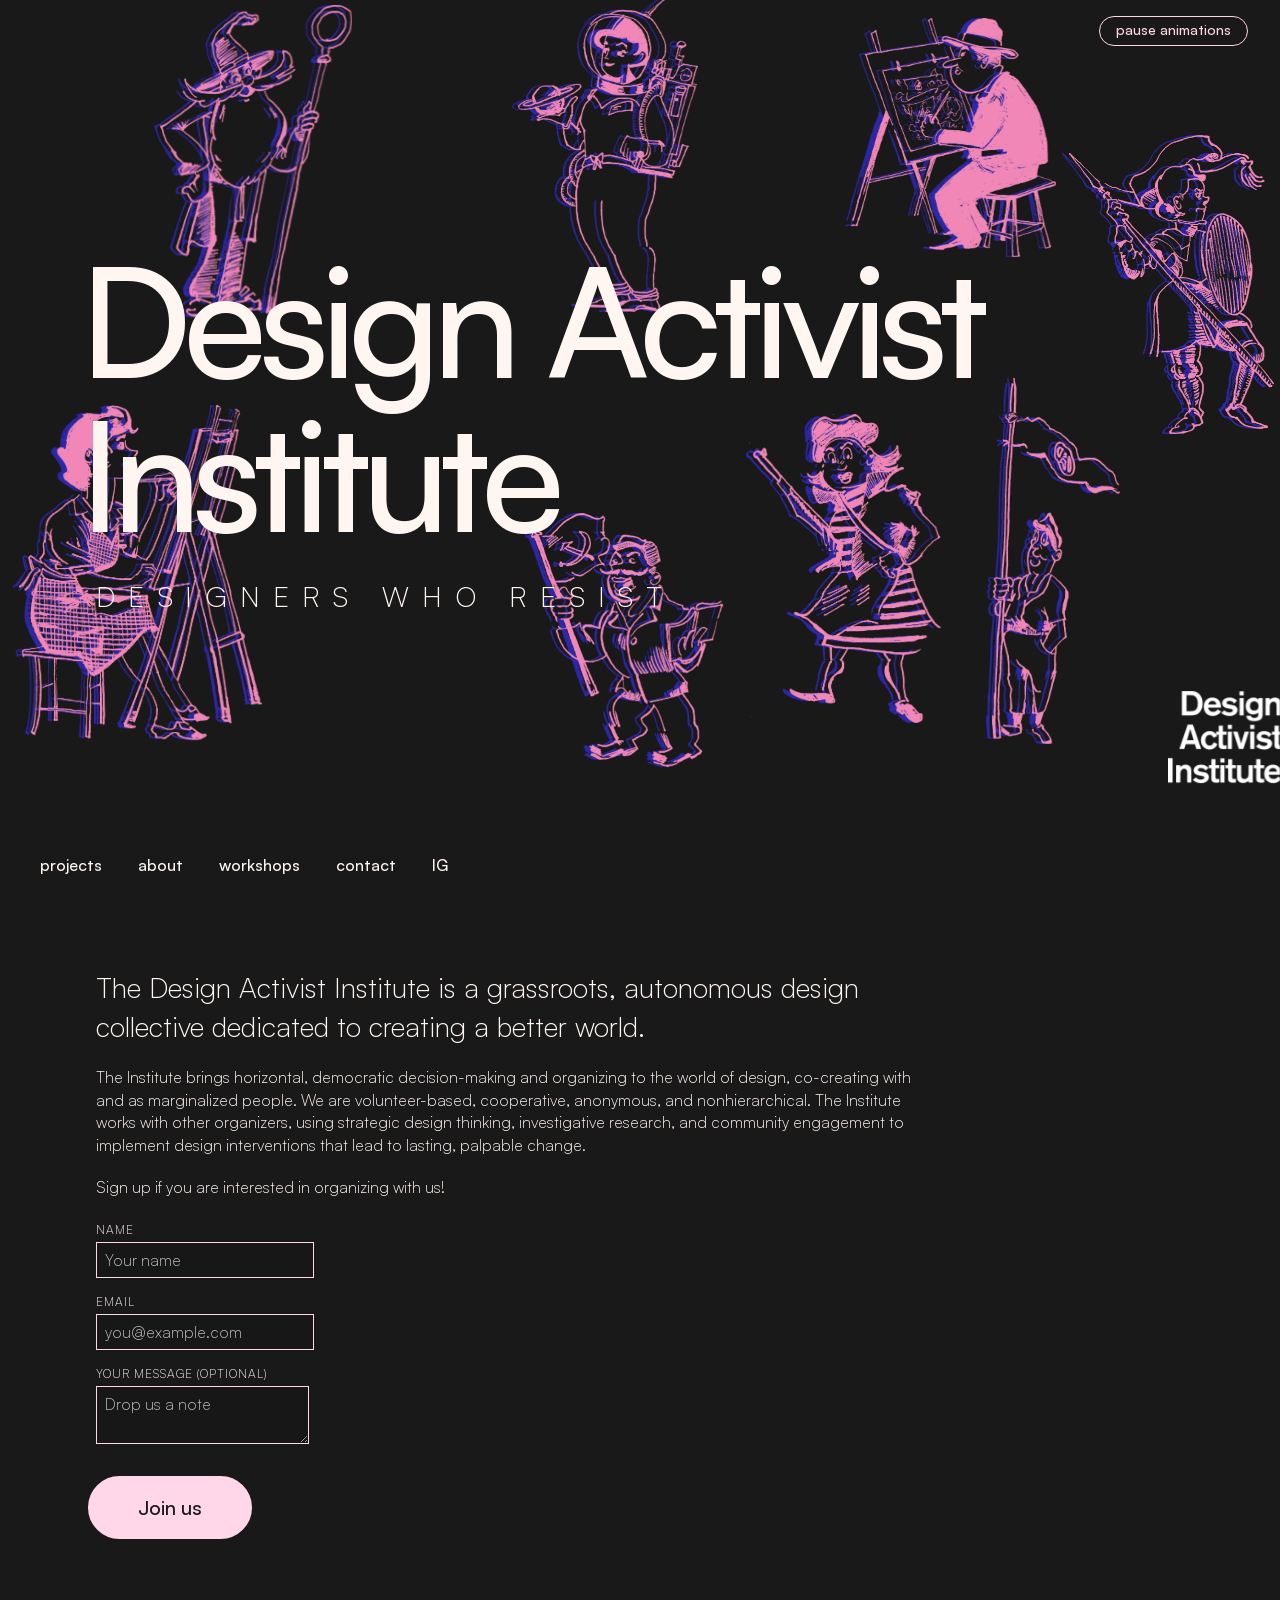
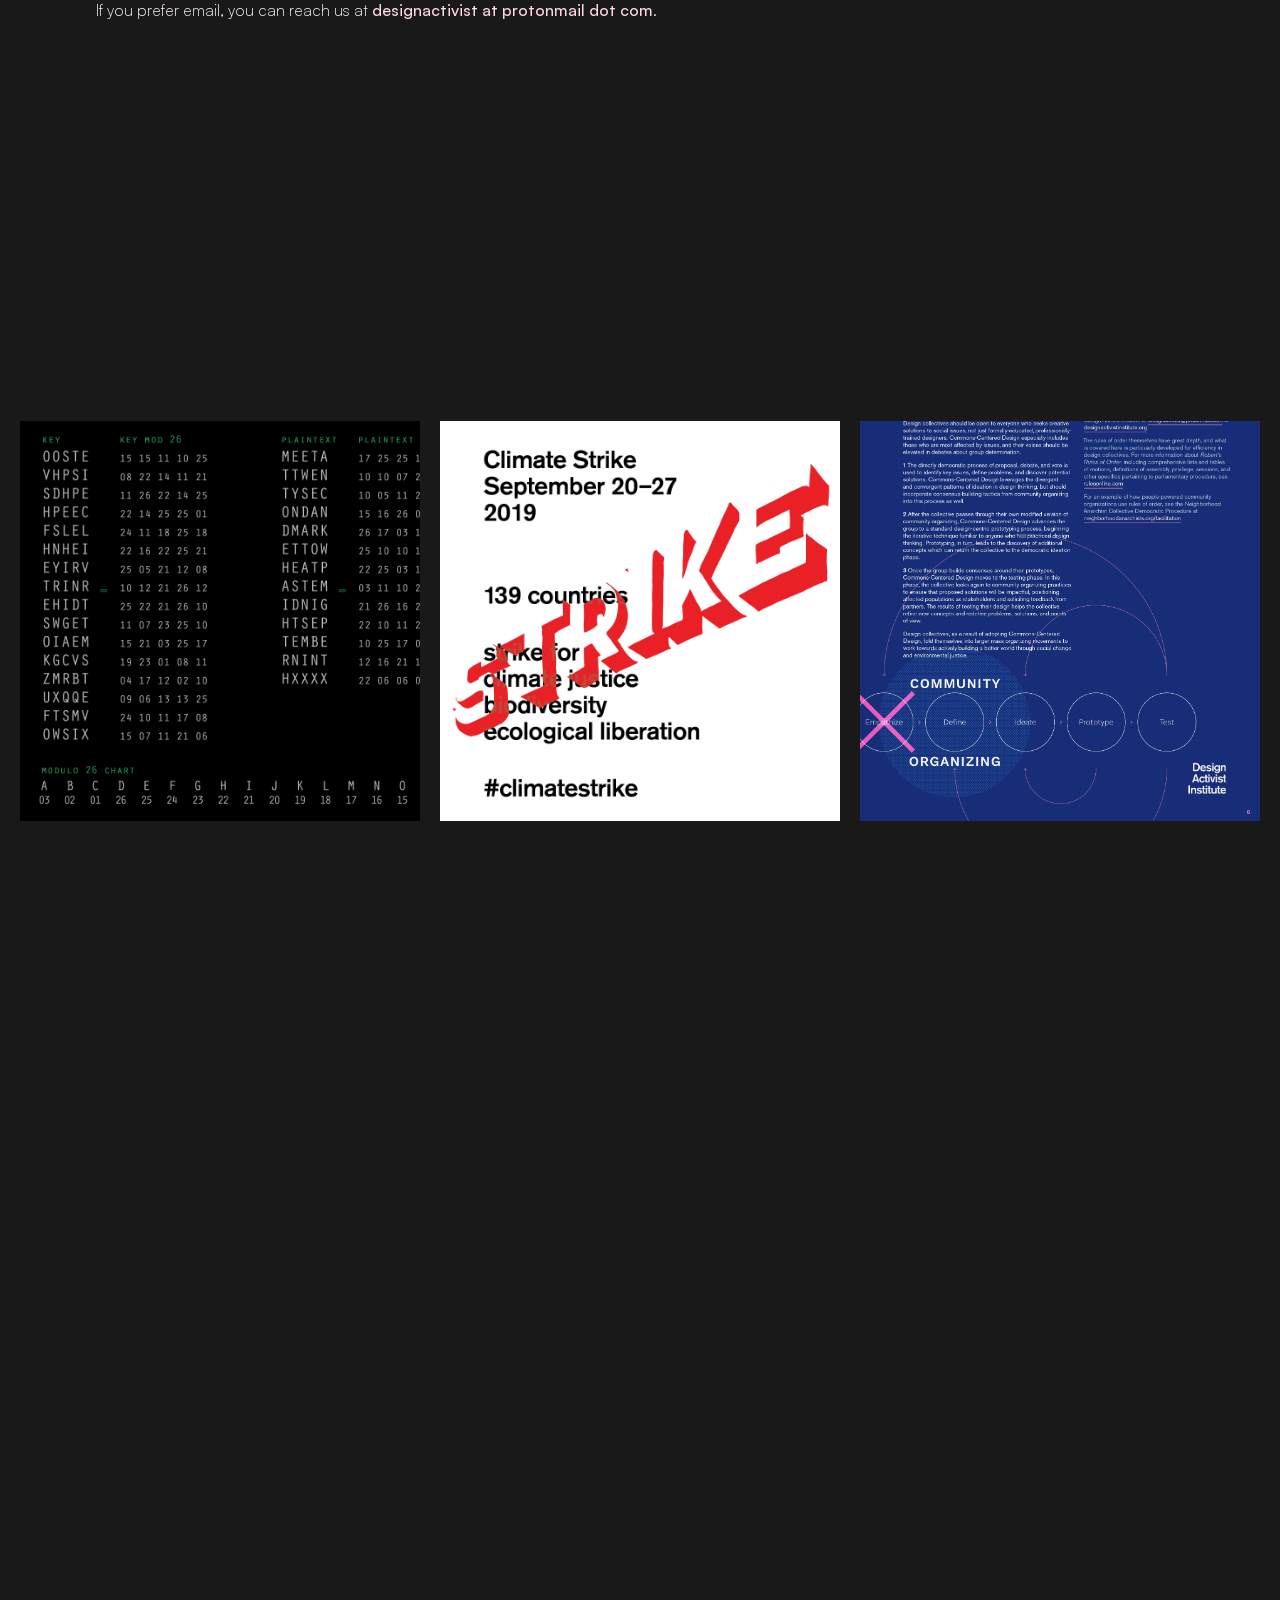
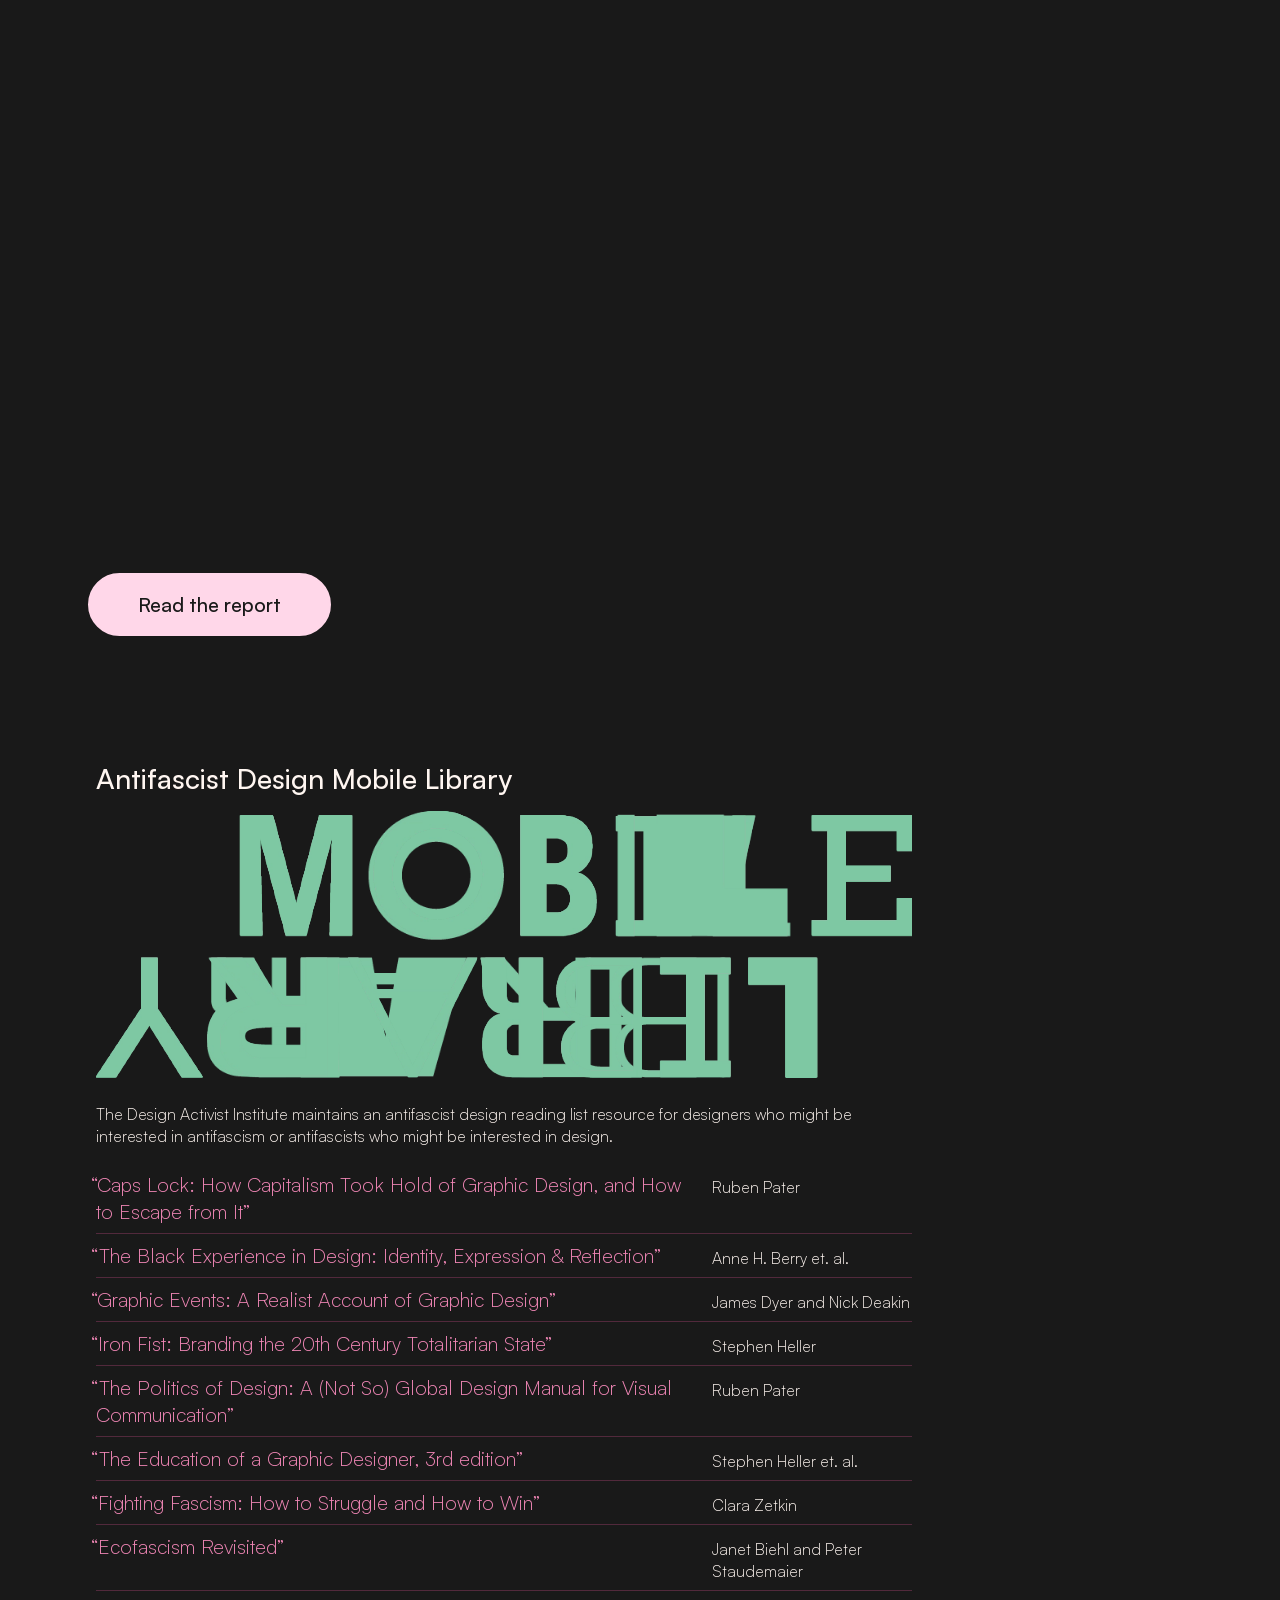
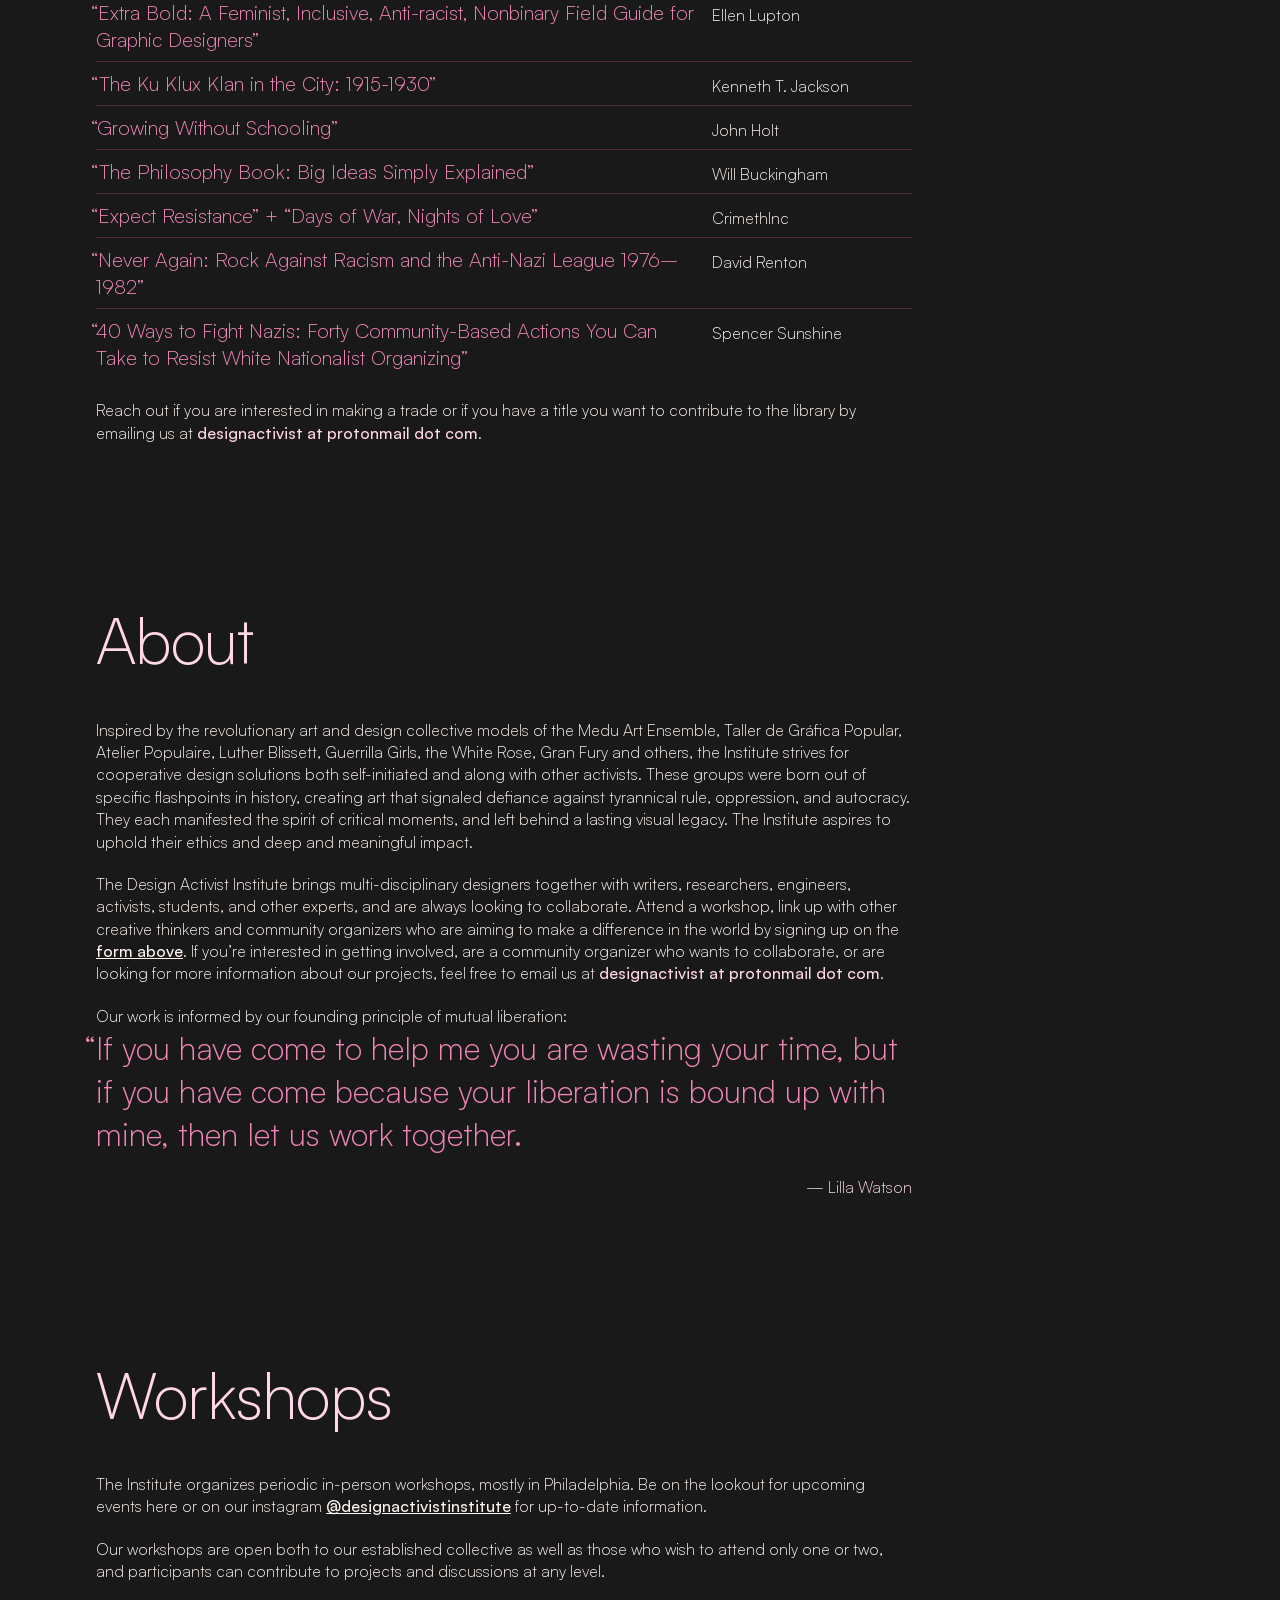
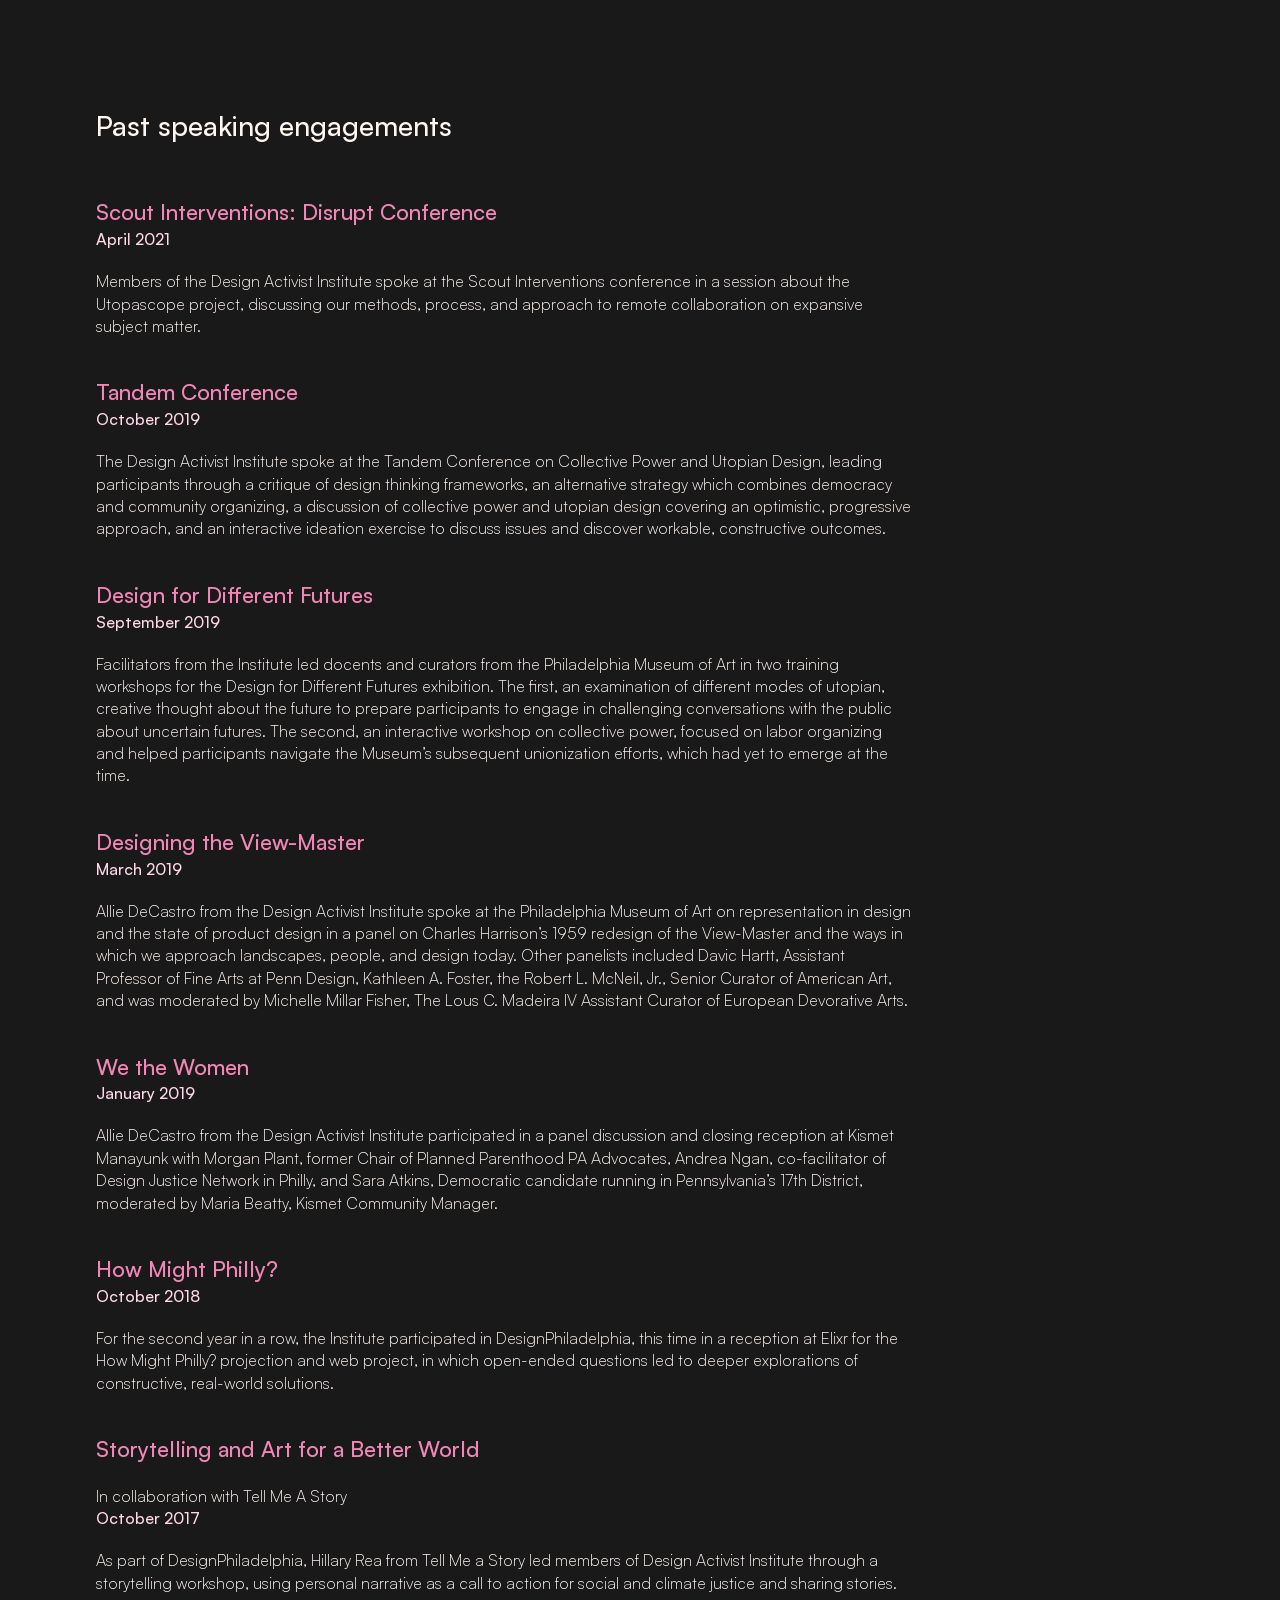
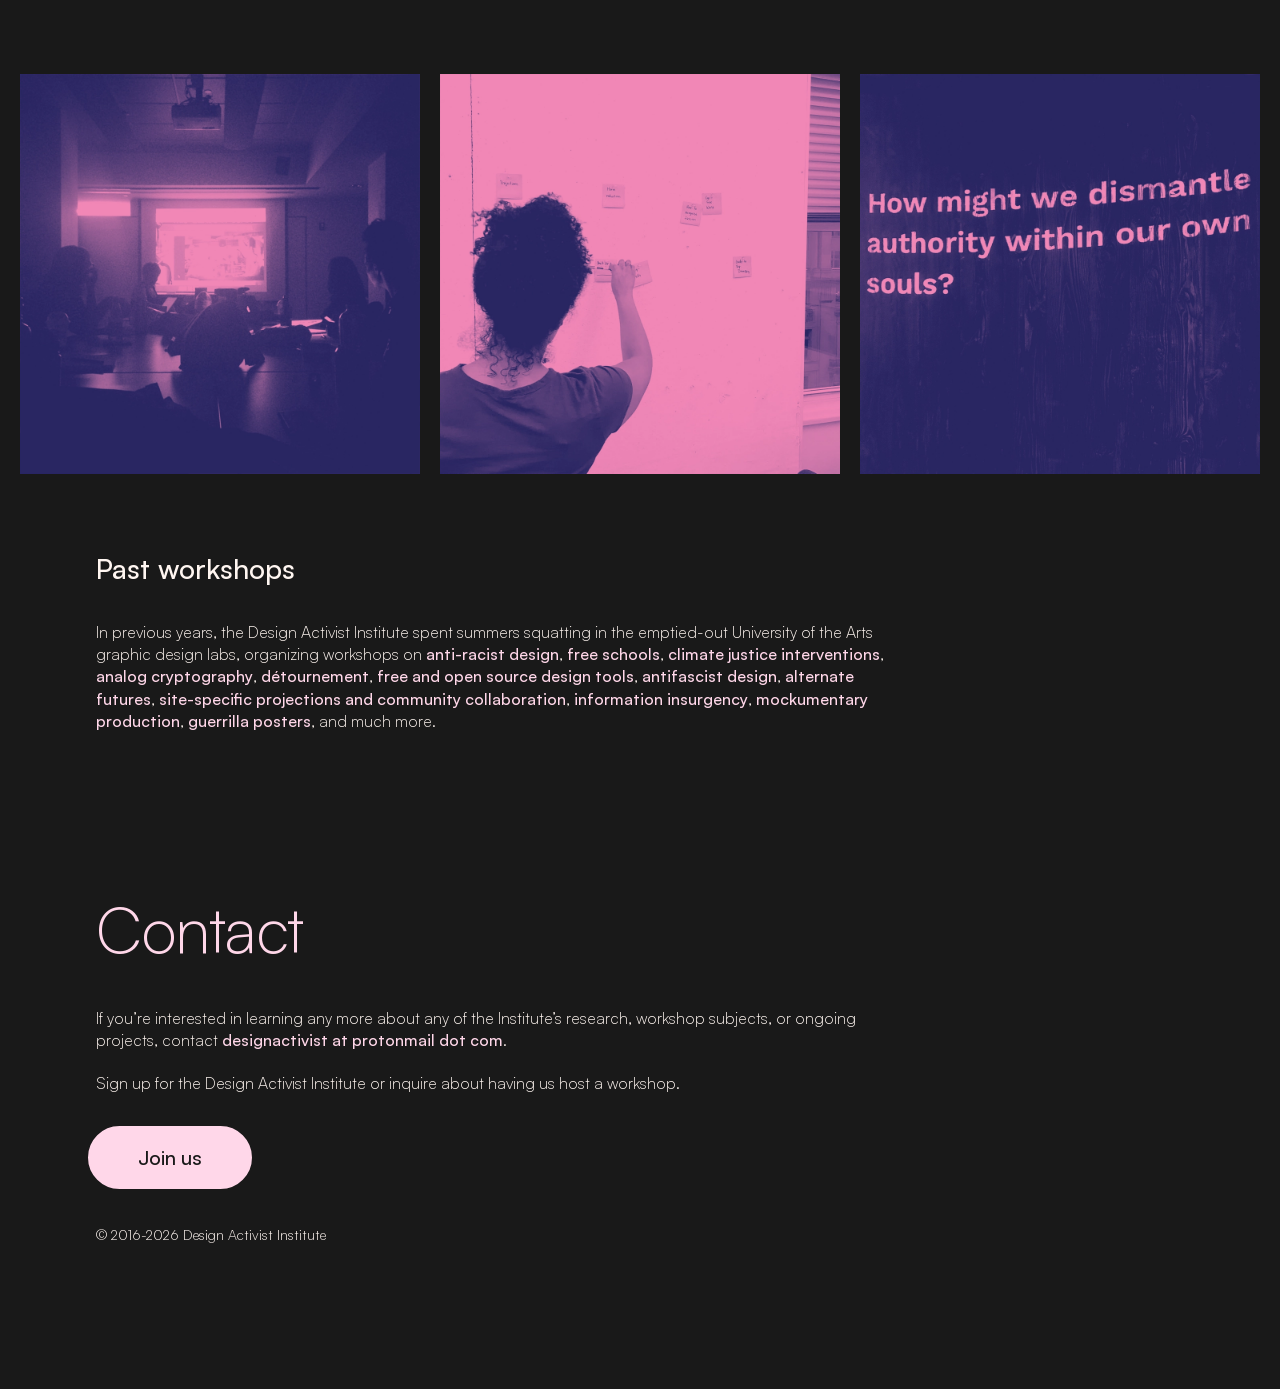
==== commit 6939954b: "Updated form message CSS styling and added new JS file for form handling, removing form handling fro" ====
--- a/index.html
+++ b/index.html
@@ -279,5 +279,6 @@
             </ul>
         </nav>
     </footer>
+    <script src="form.js" defer></script>
 </body>
 </html>
--- a/styles/styles.css
+++ b/styles/styles.css
@@ -361,6 +361,12 @@
 
 .reading-list li span {
 	padding-top: .3125rem;
+}
+
+#formMessage {
+	font-family: font-family: 'Satoshi Light', sans-serif;
+	color: var(--pink);
+	padding: 1rem 0 0 0;
 }
 
 .gallery {
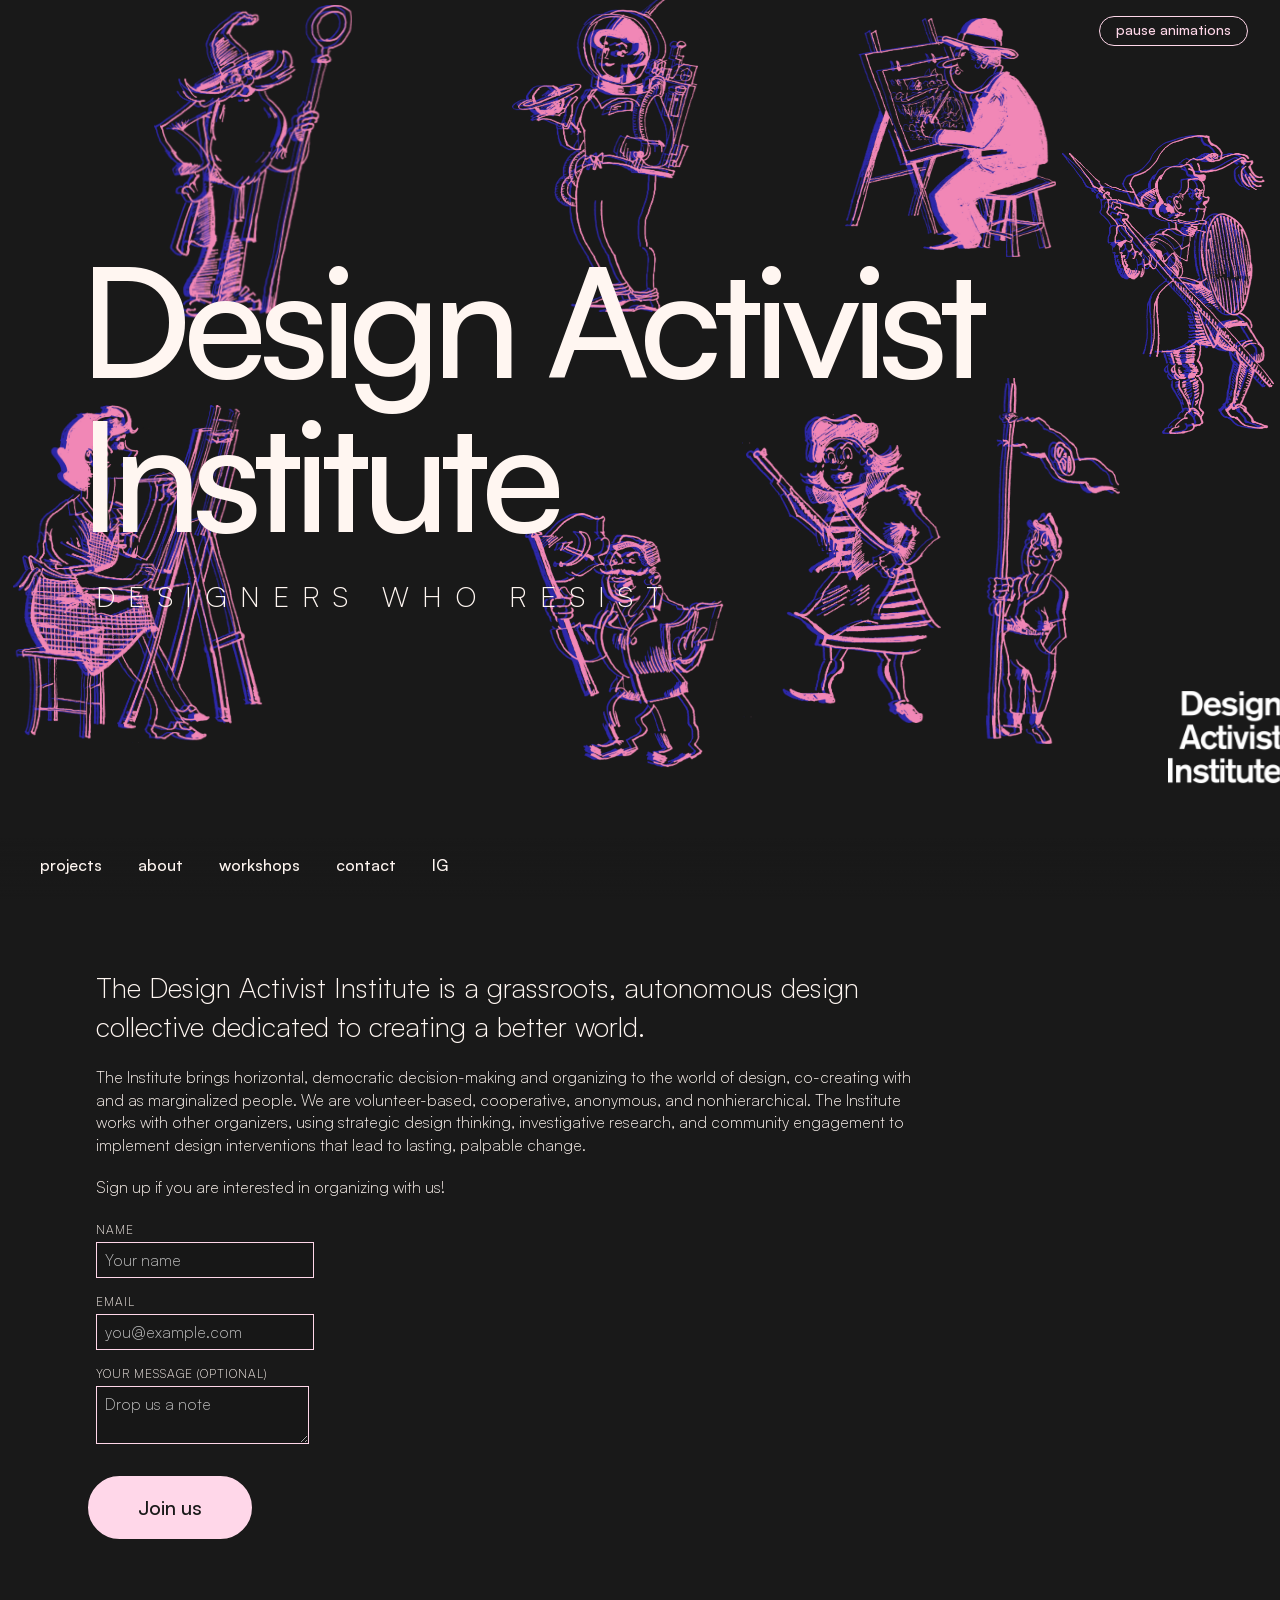
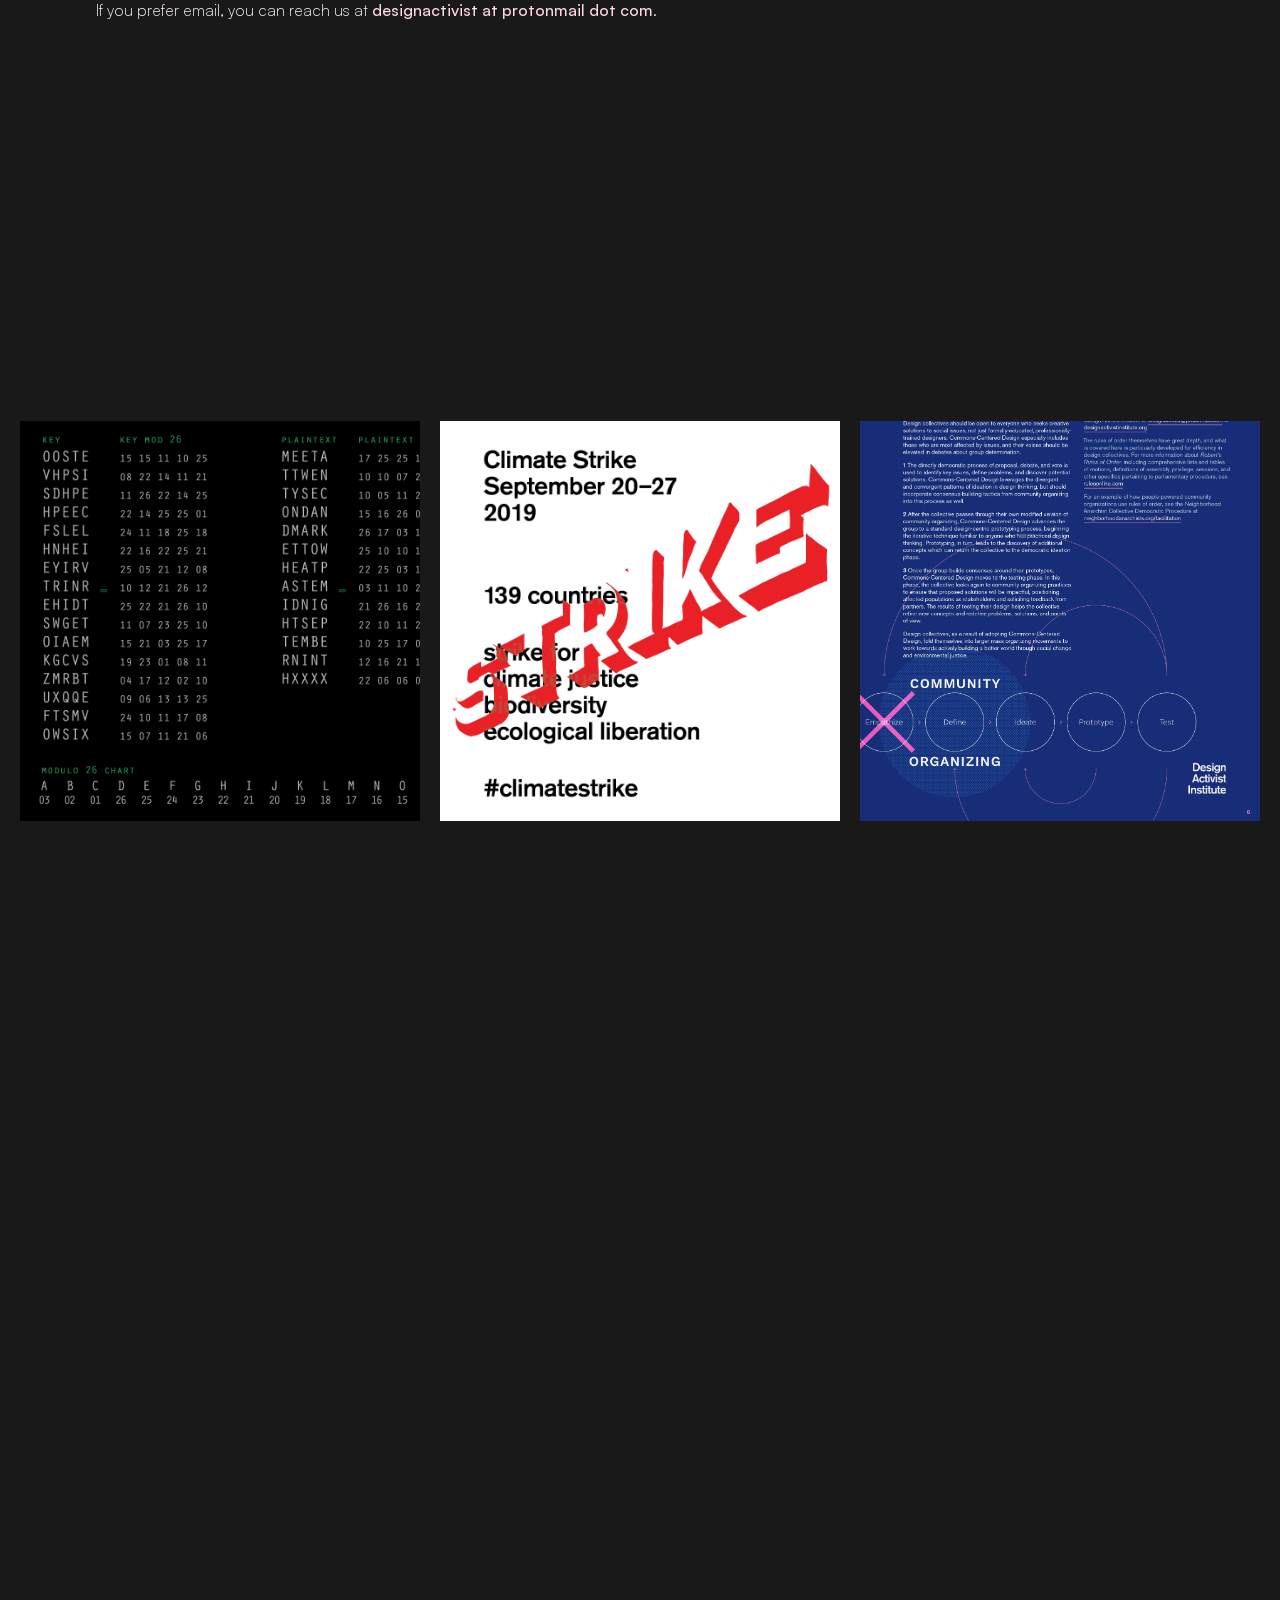
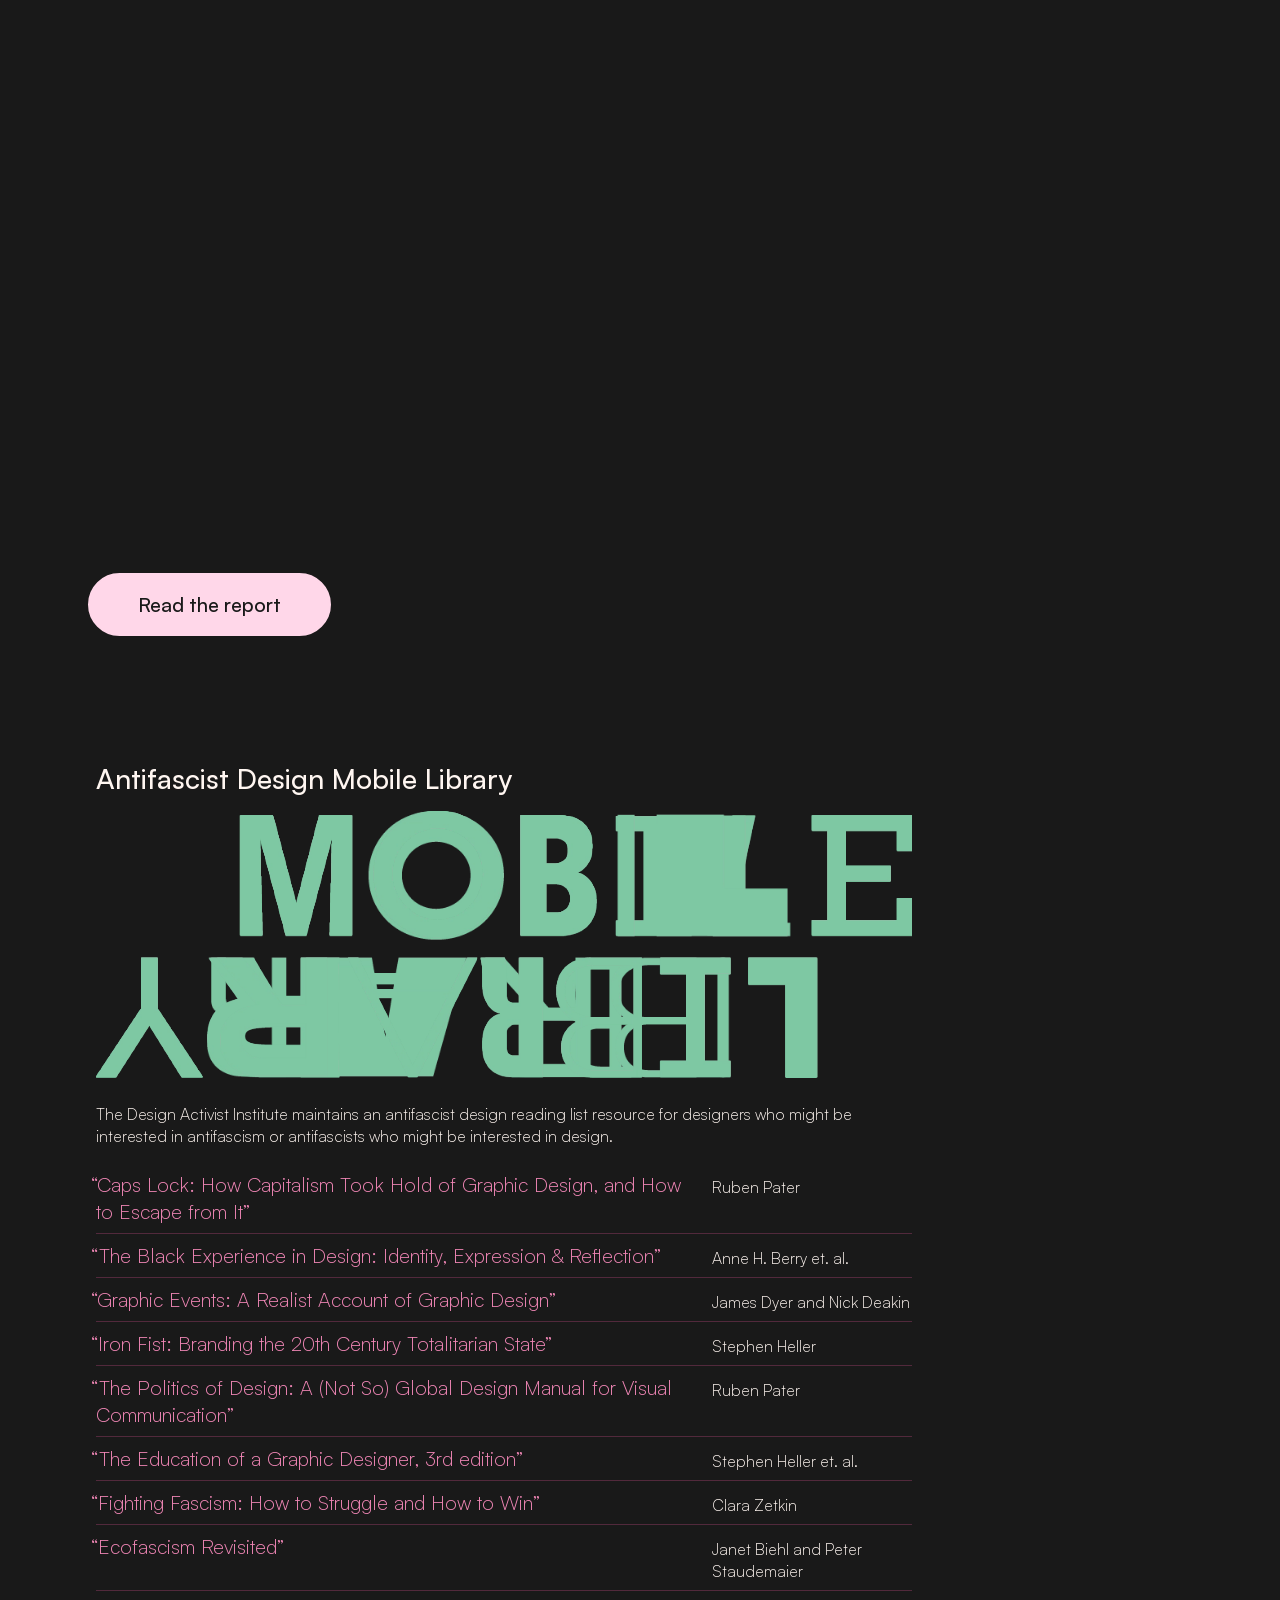
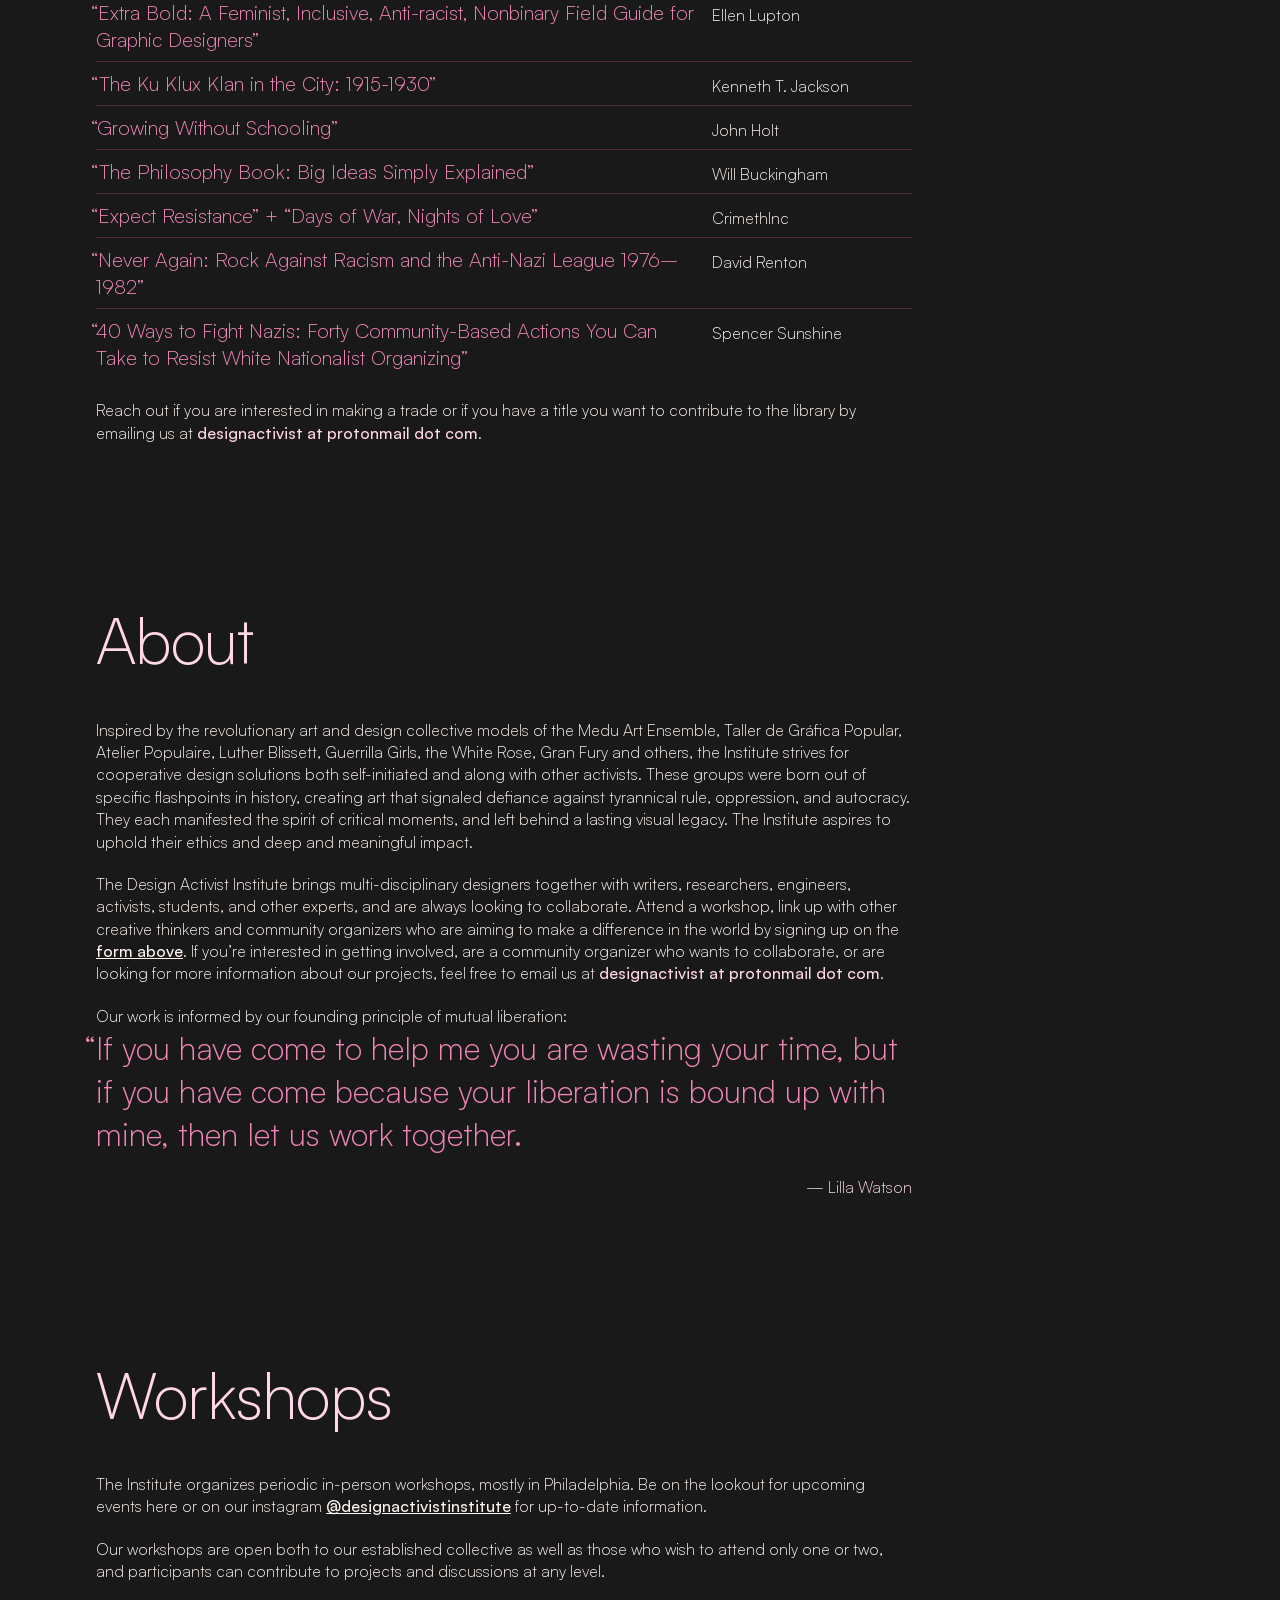
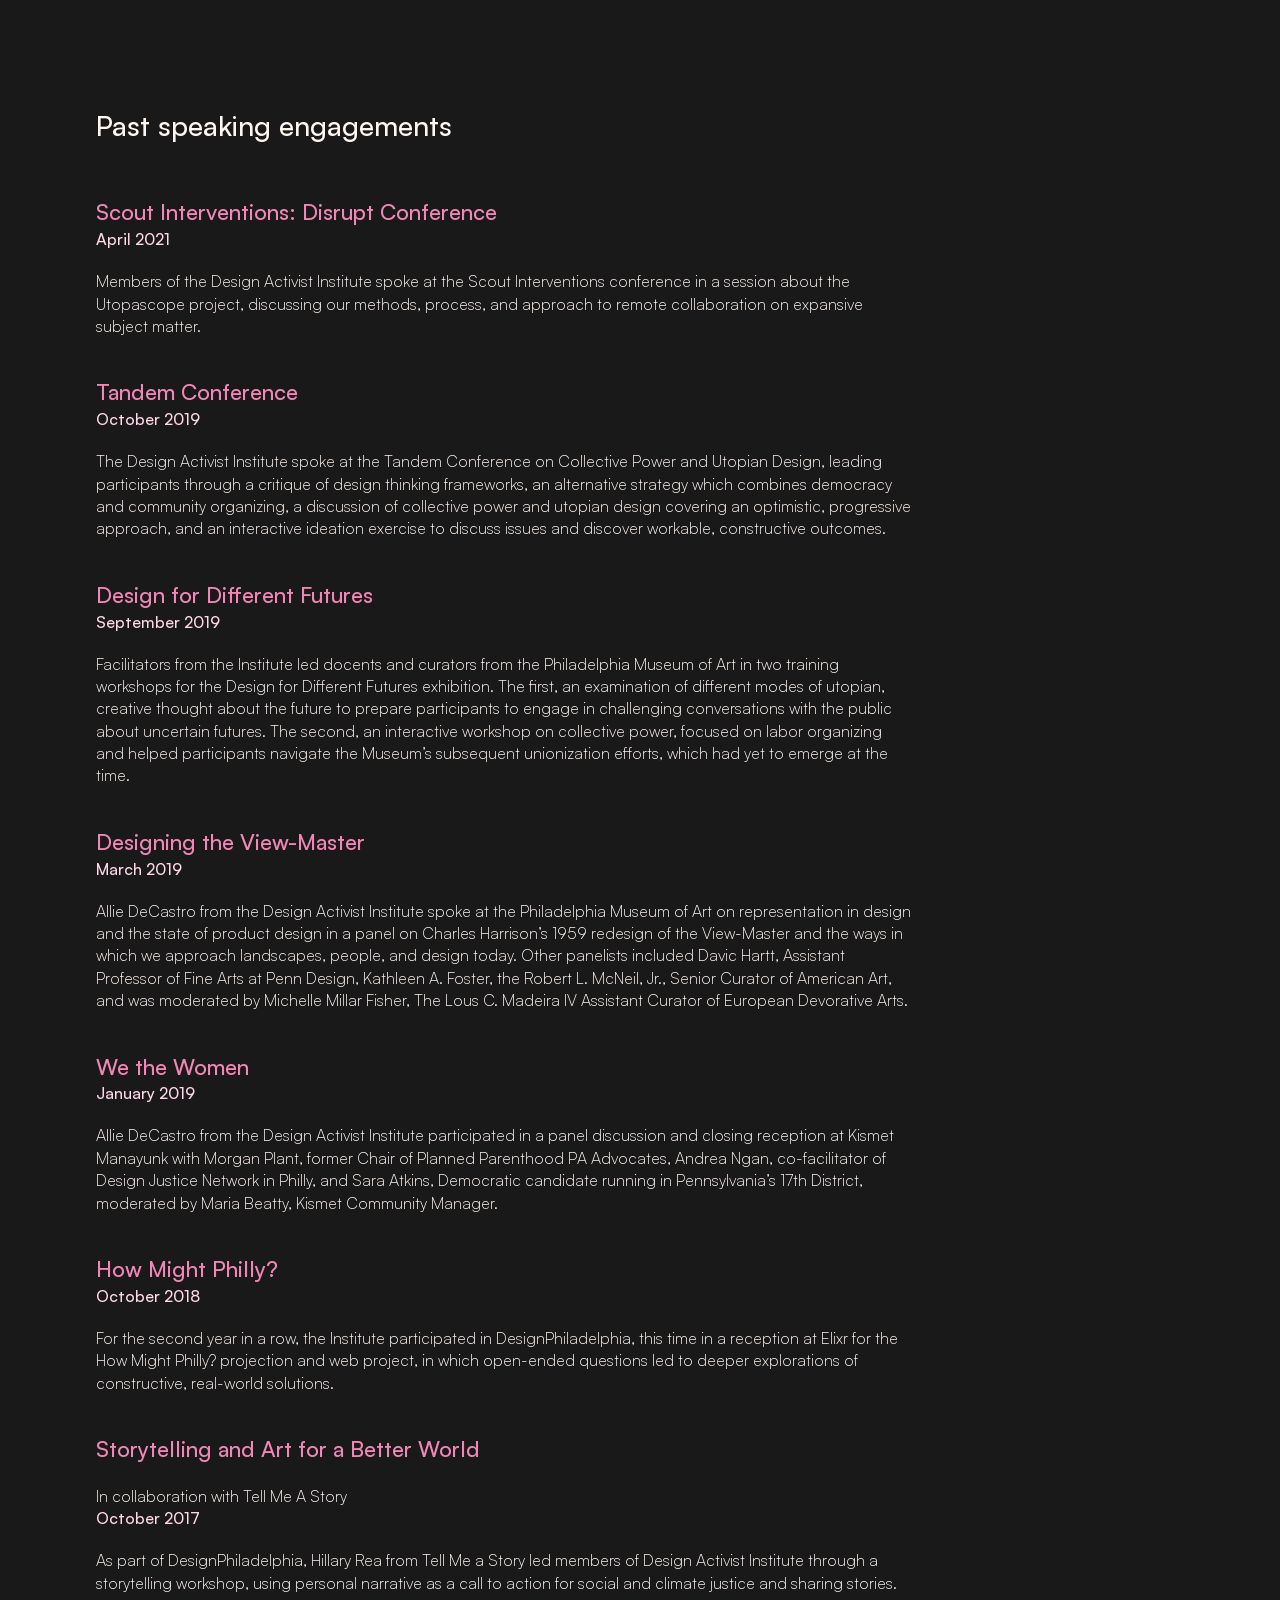
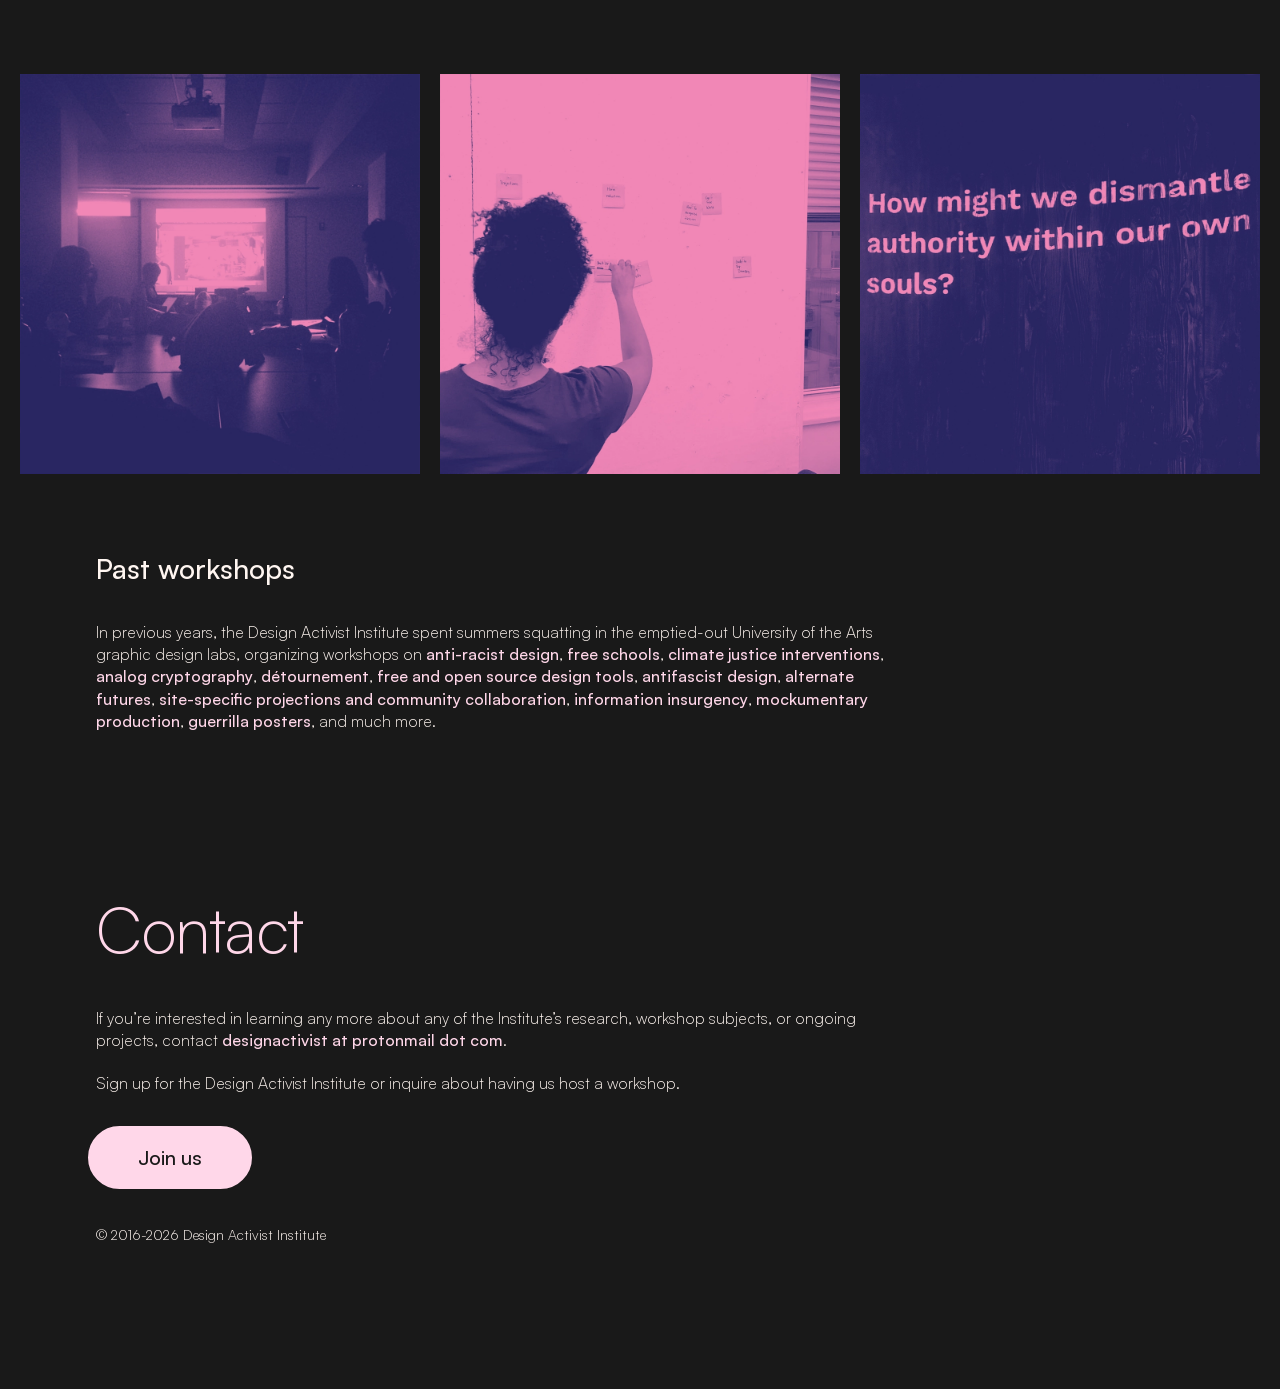
==== commit f6e4a9ec: "Fixed form handler script link" ====
--- a/index.html
+++ b/index.html
@@ -279,6 +279,6 @@
             </ul>
         </nav>
     </footer>
-    <script src="form.js" defer></script>
+    <script src="sources/form.js" defer></script>
 </body>
 </html>
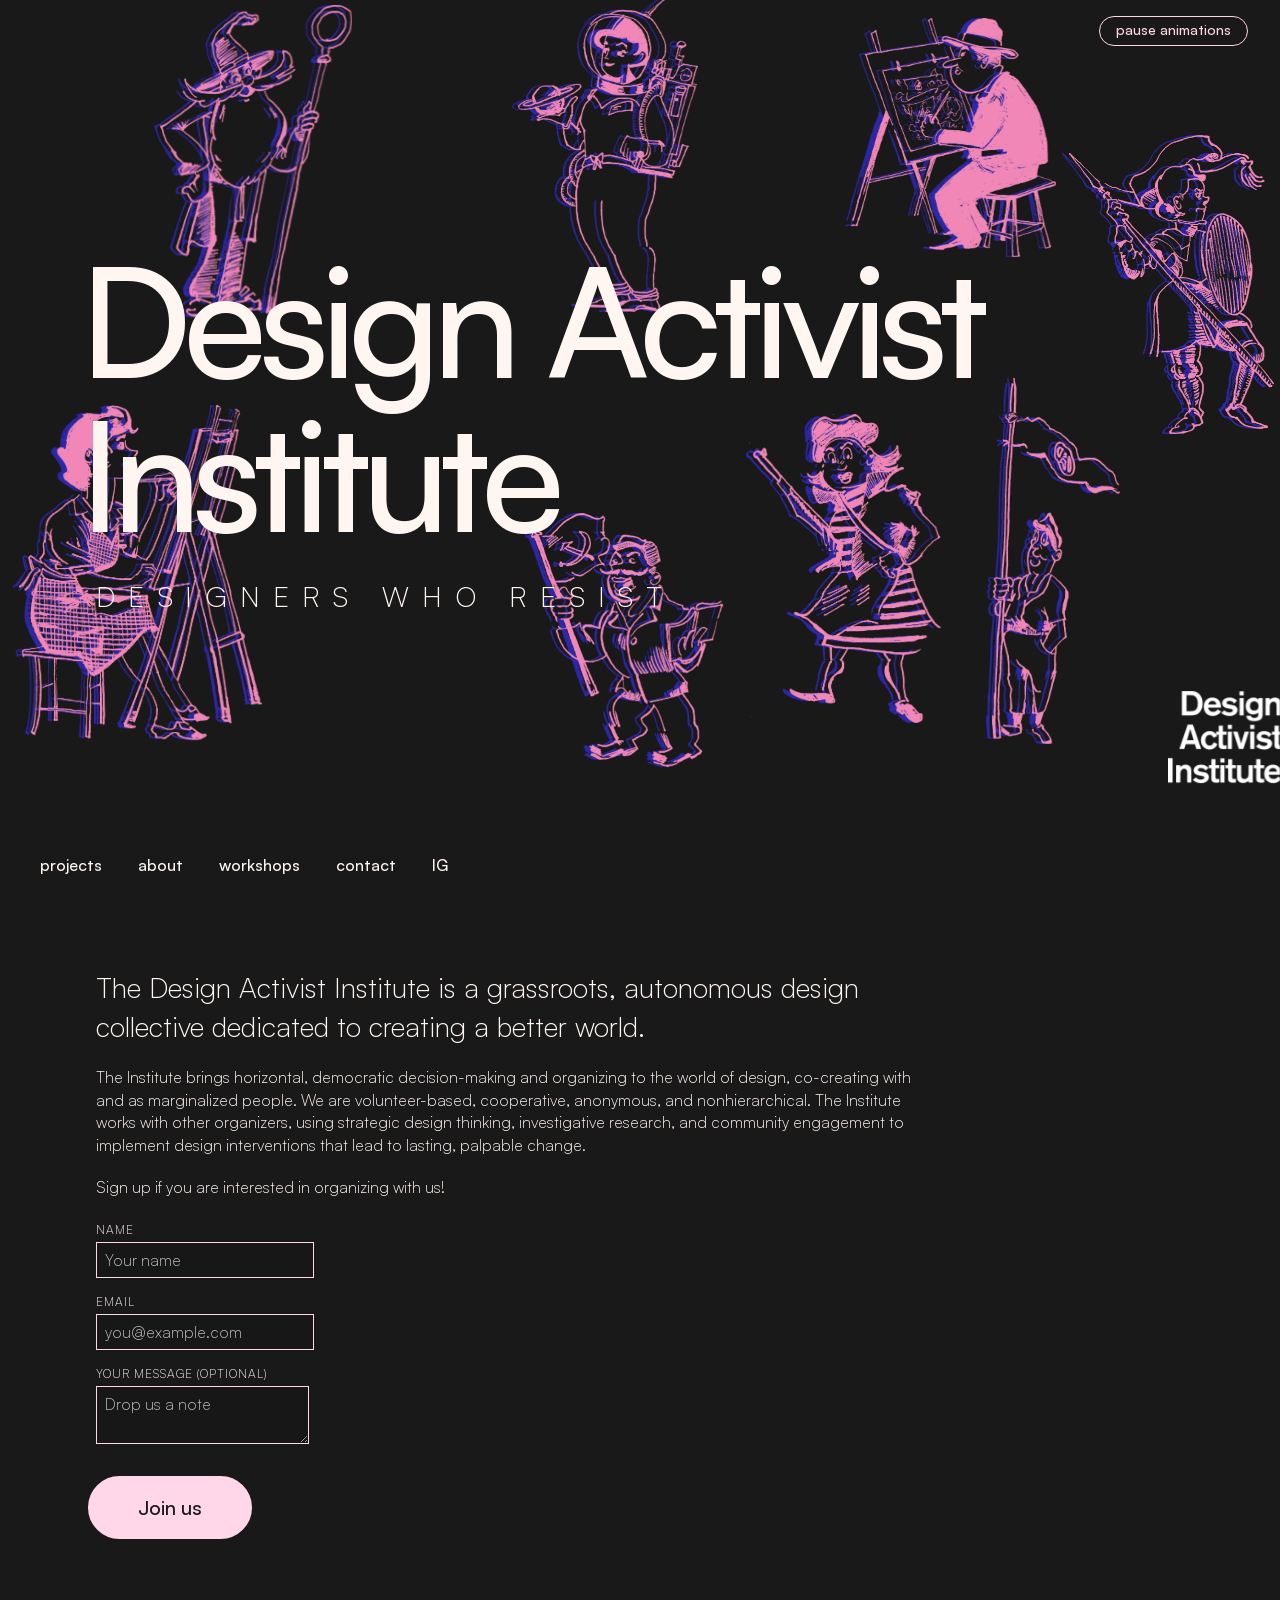
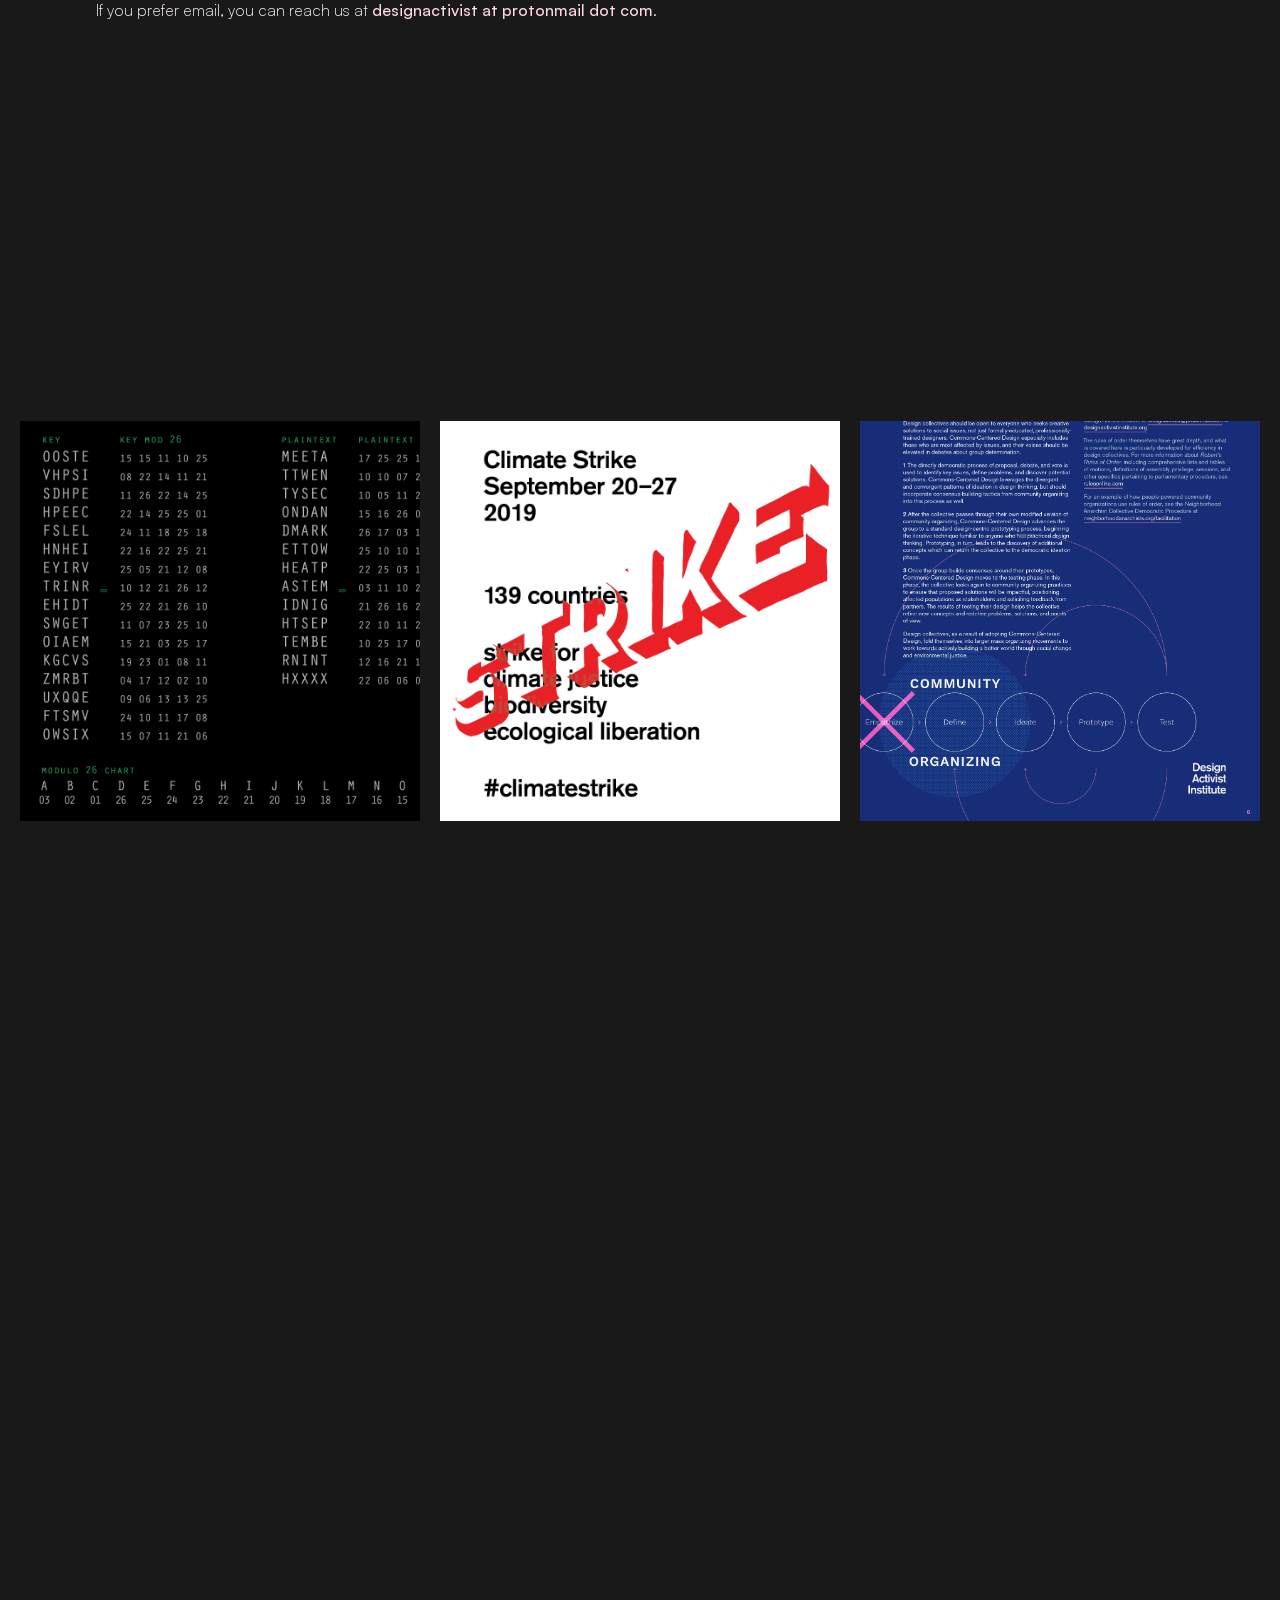
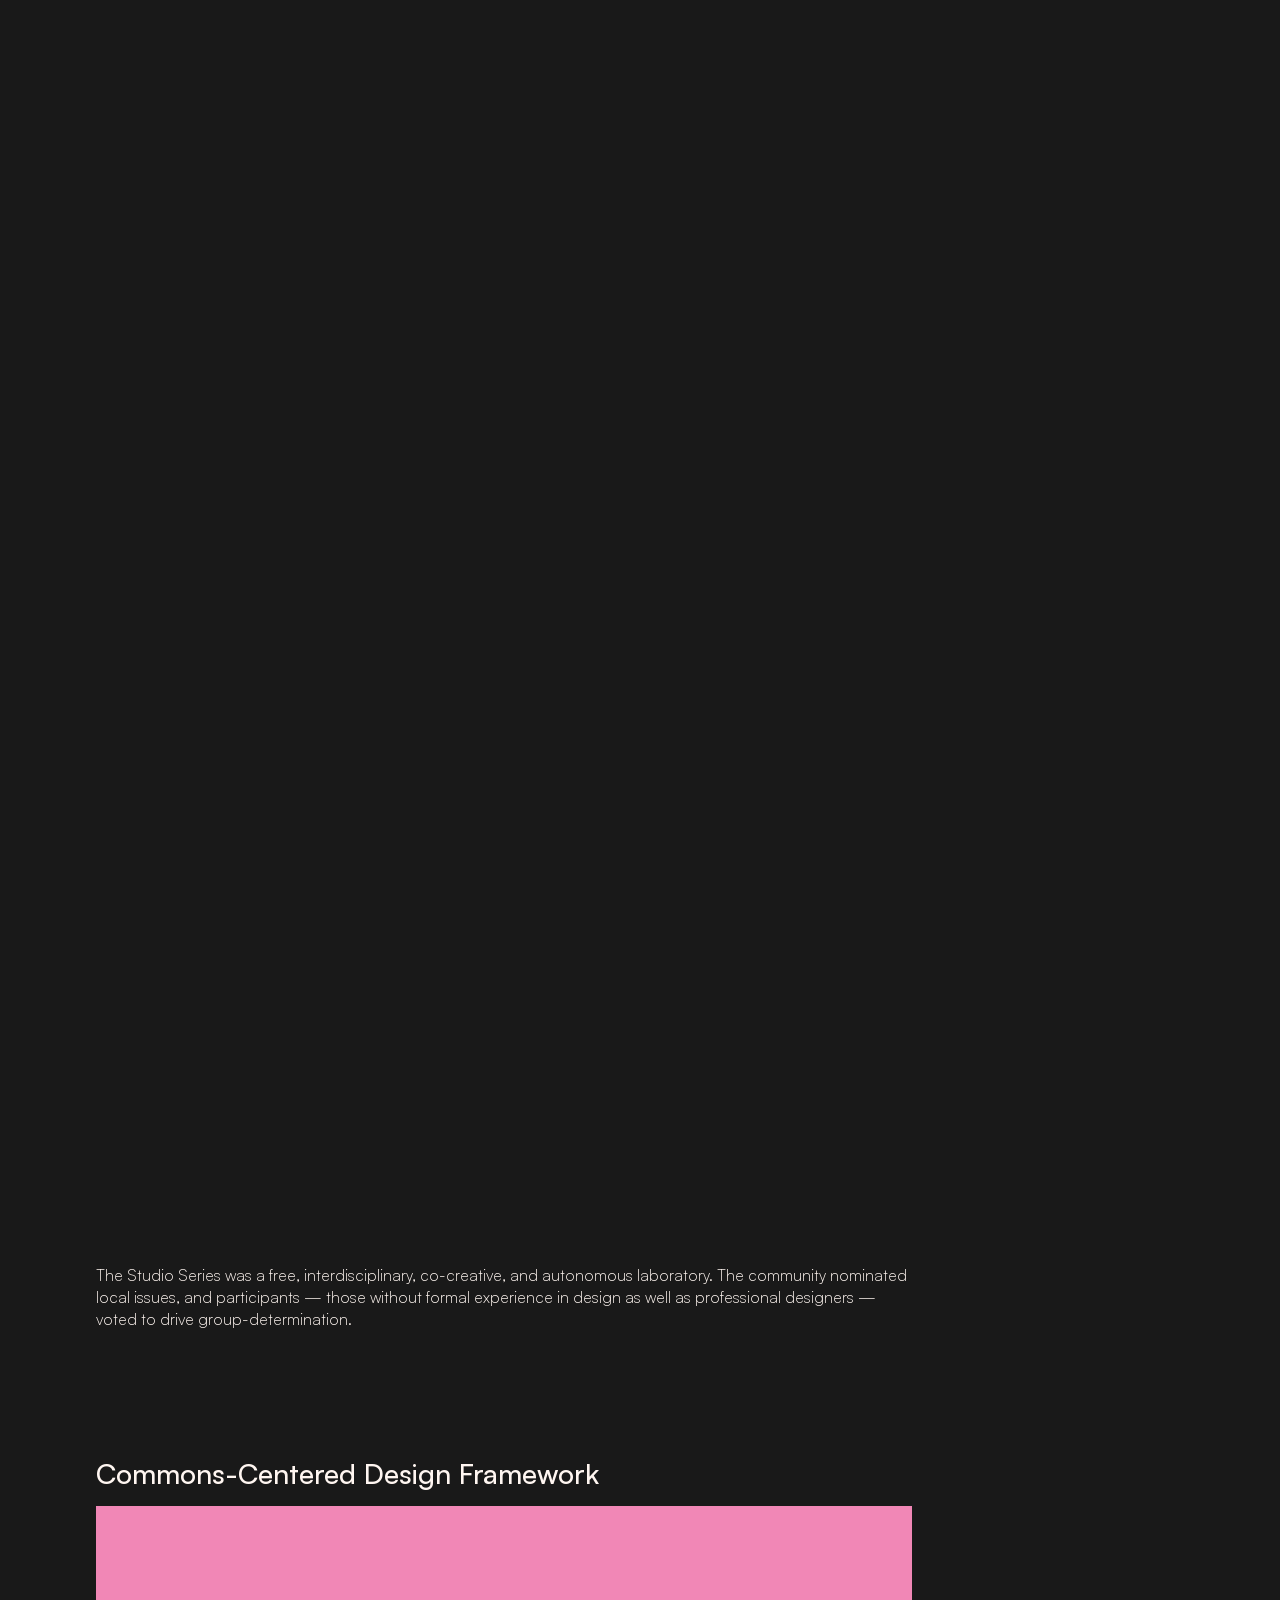
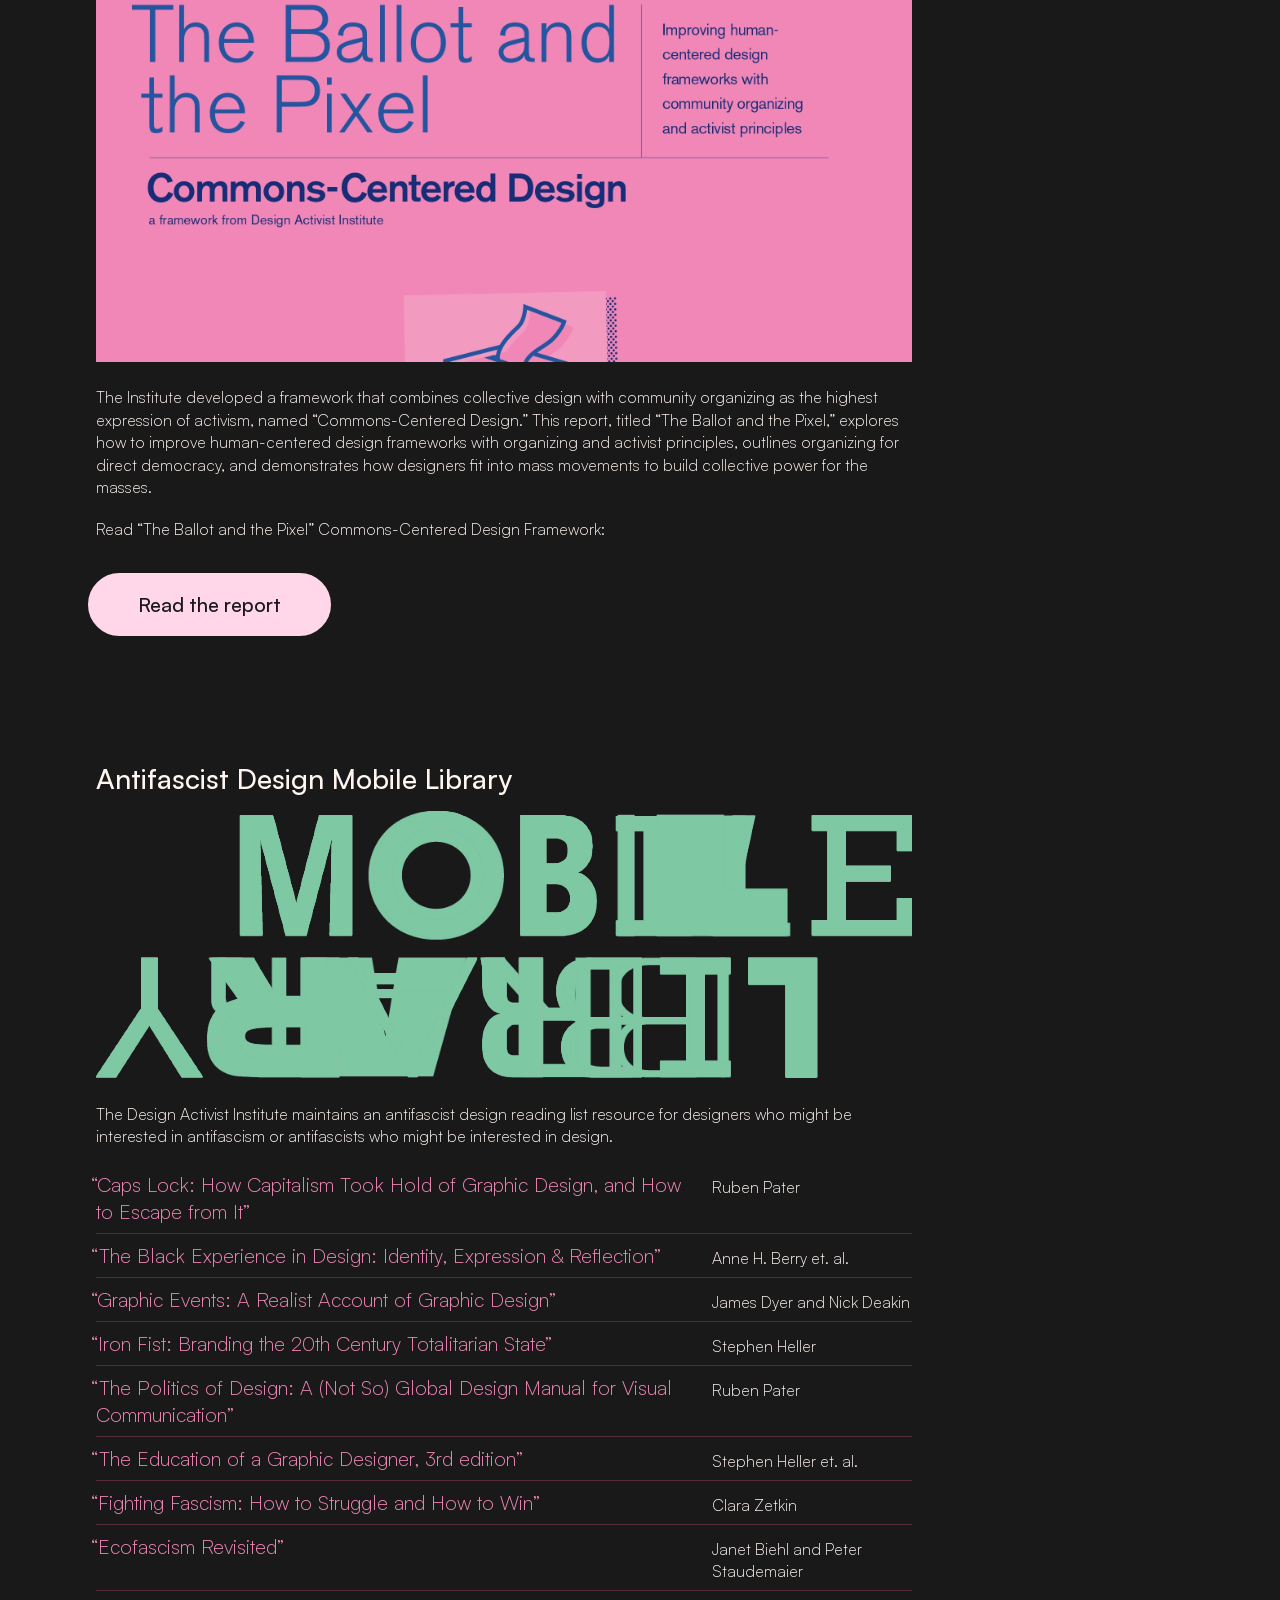
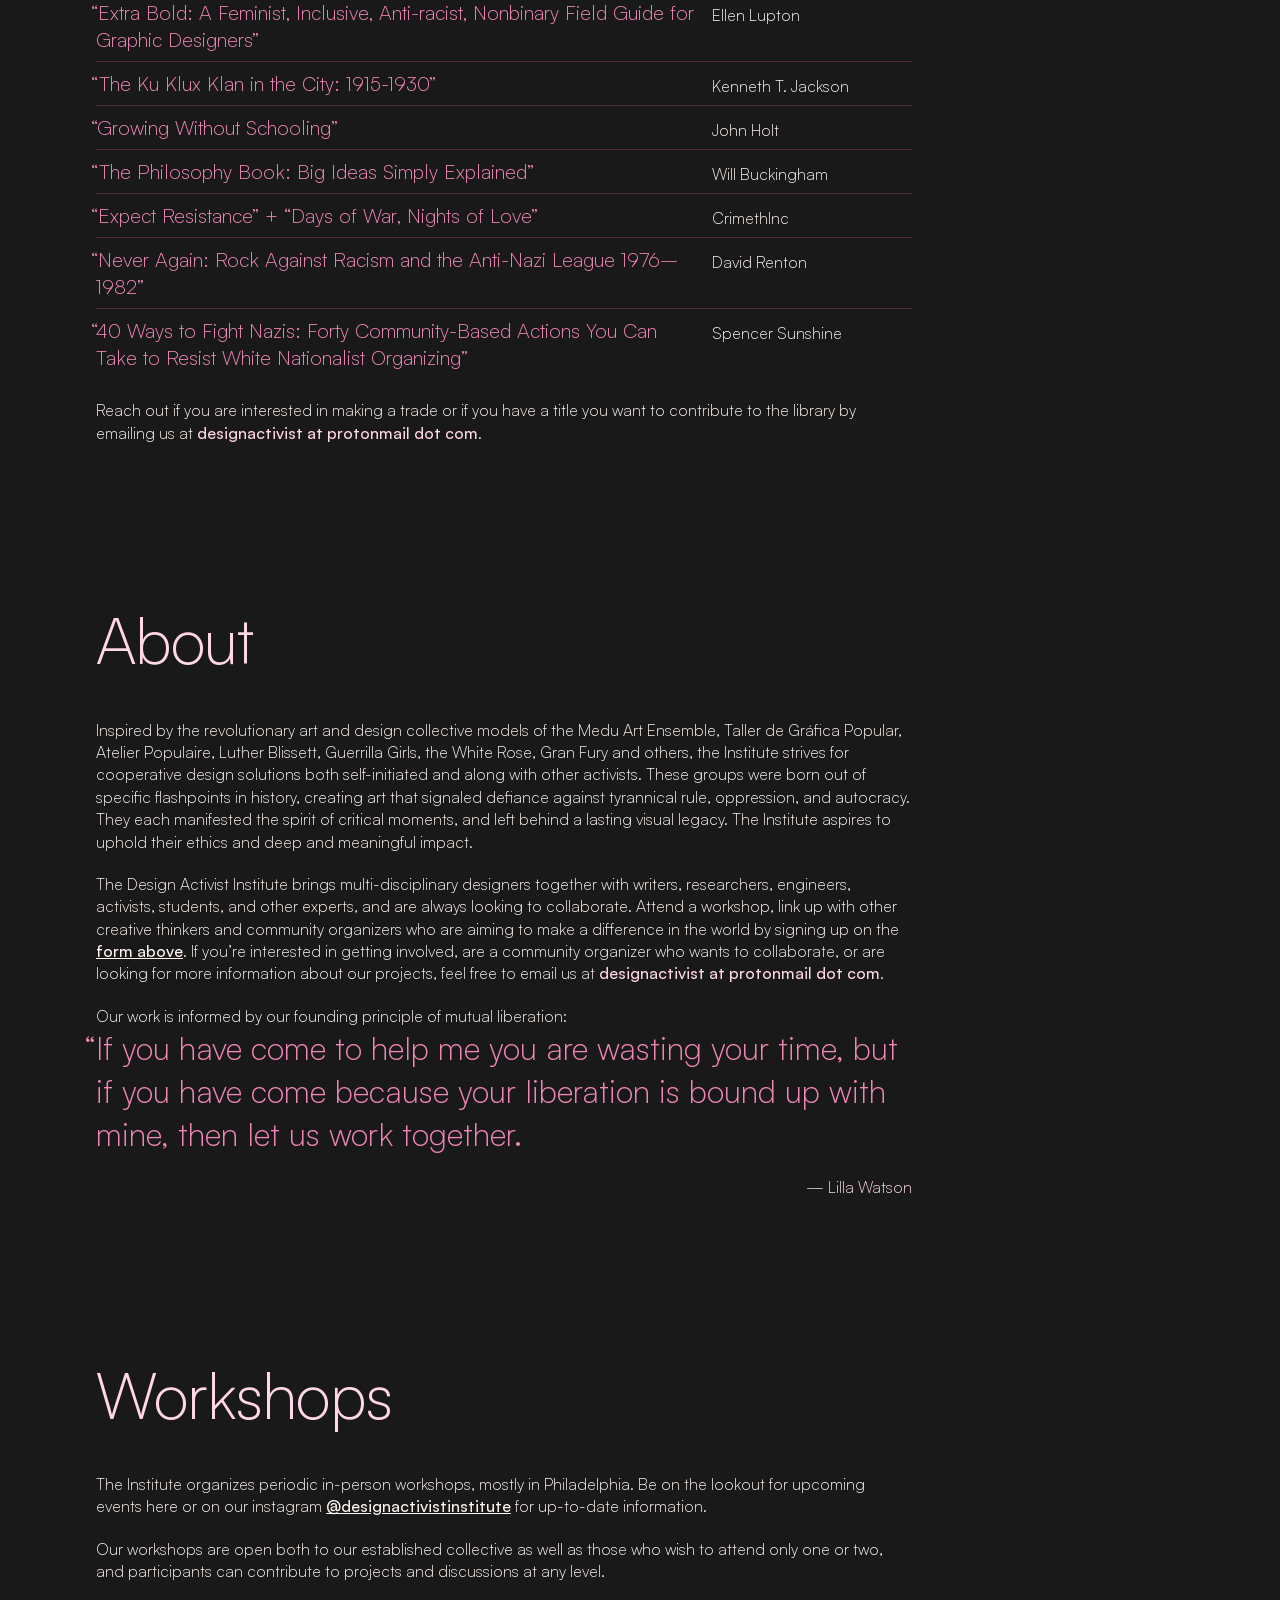
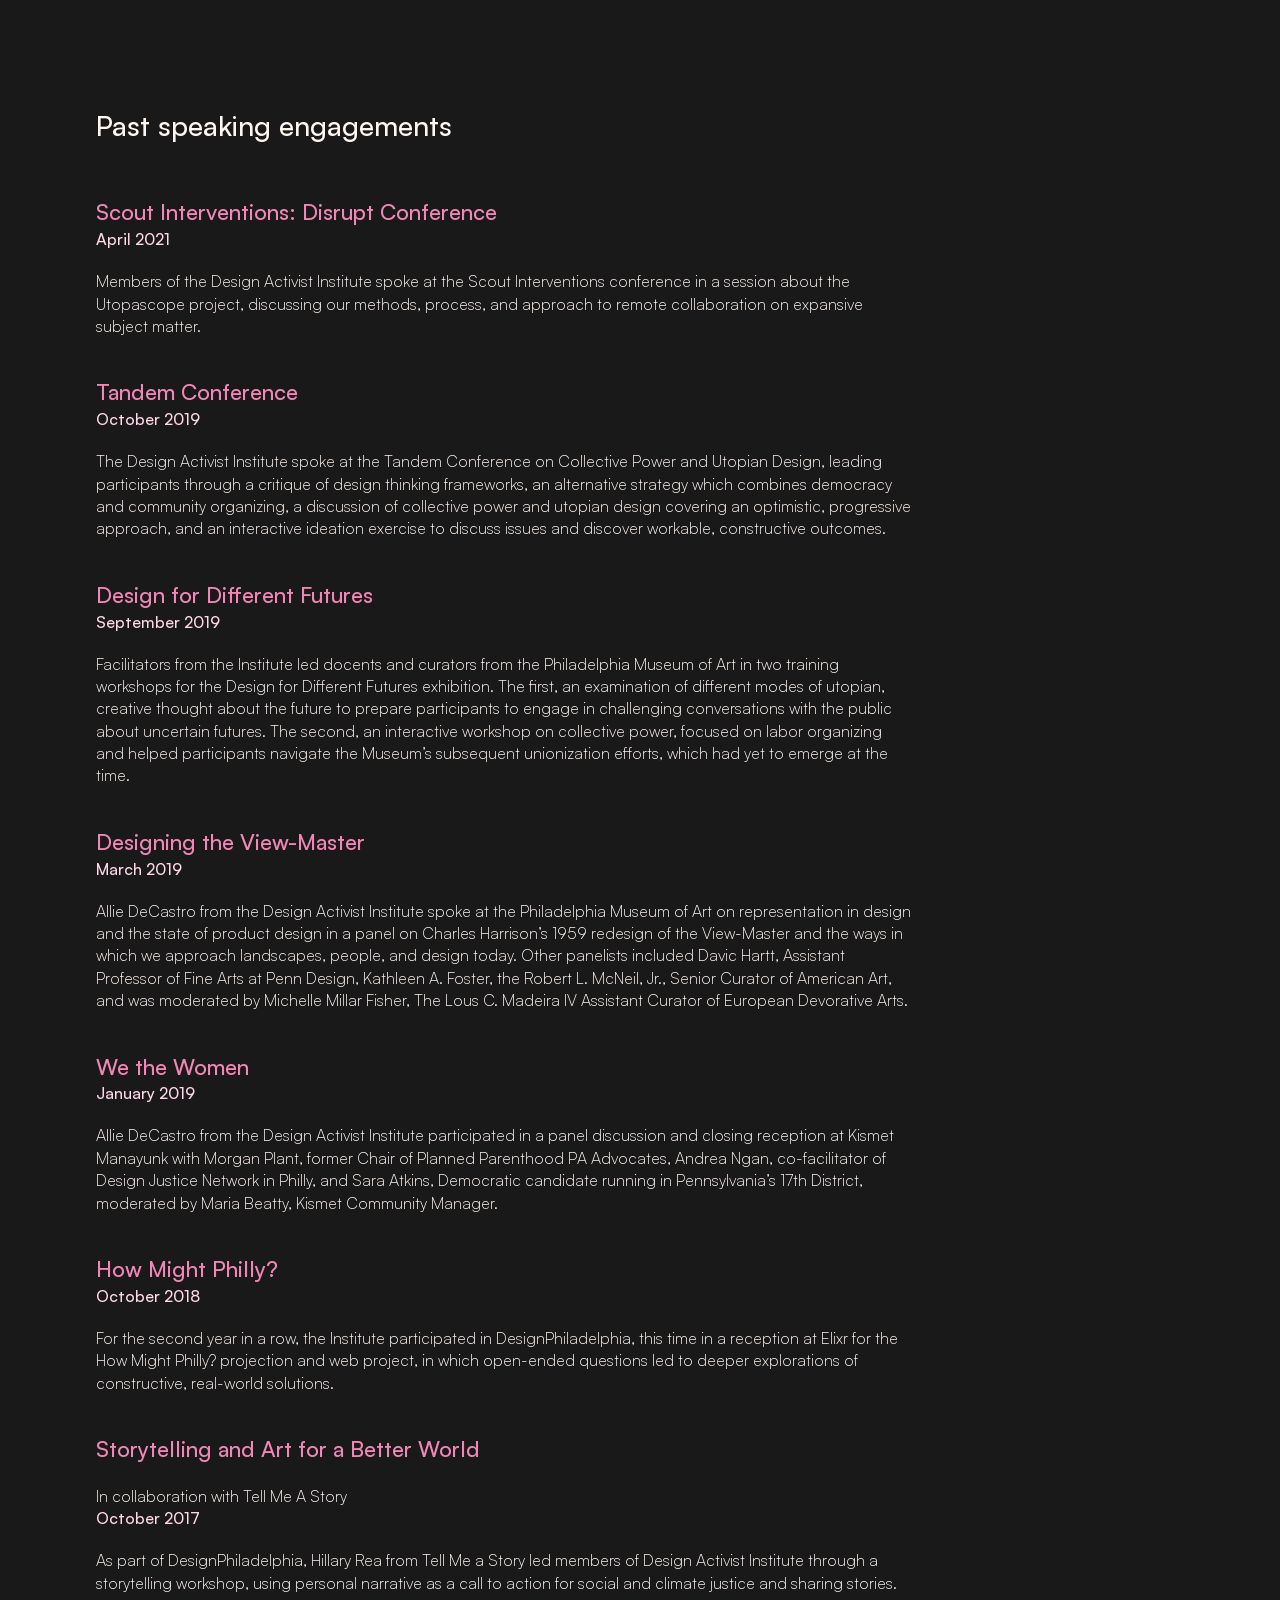
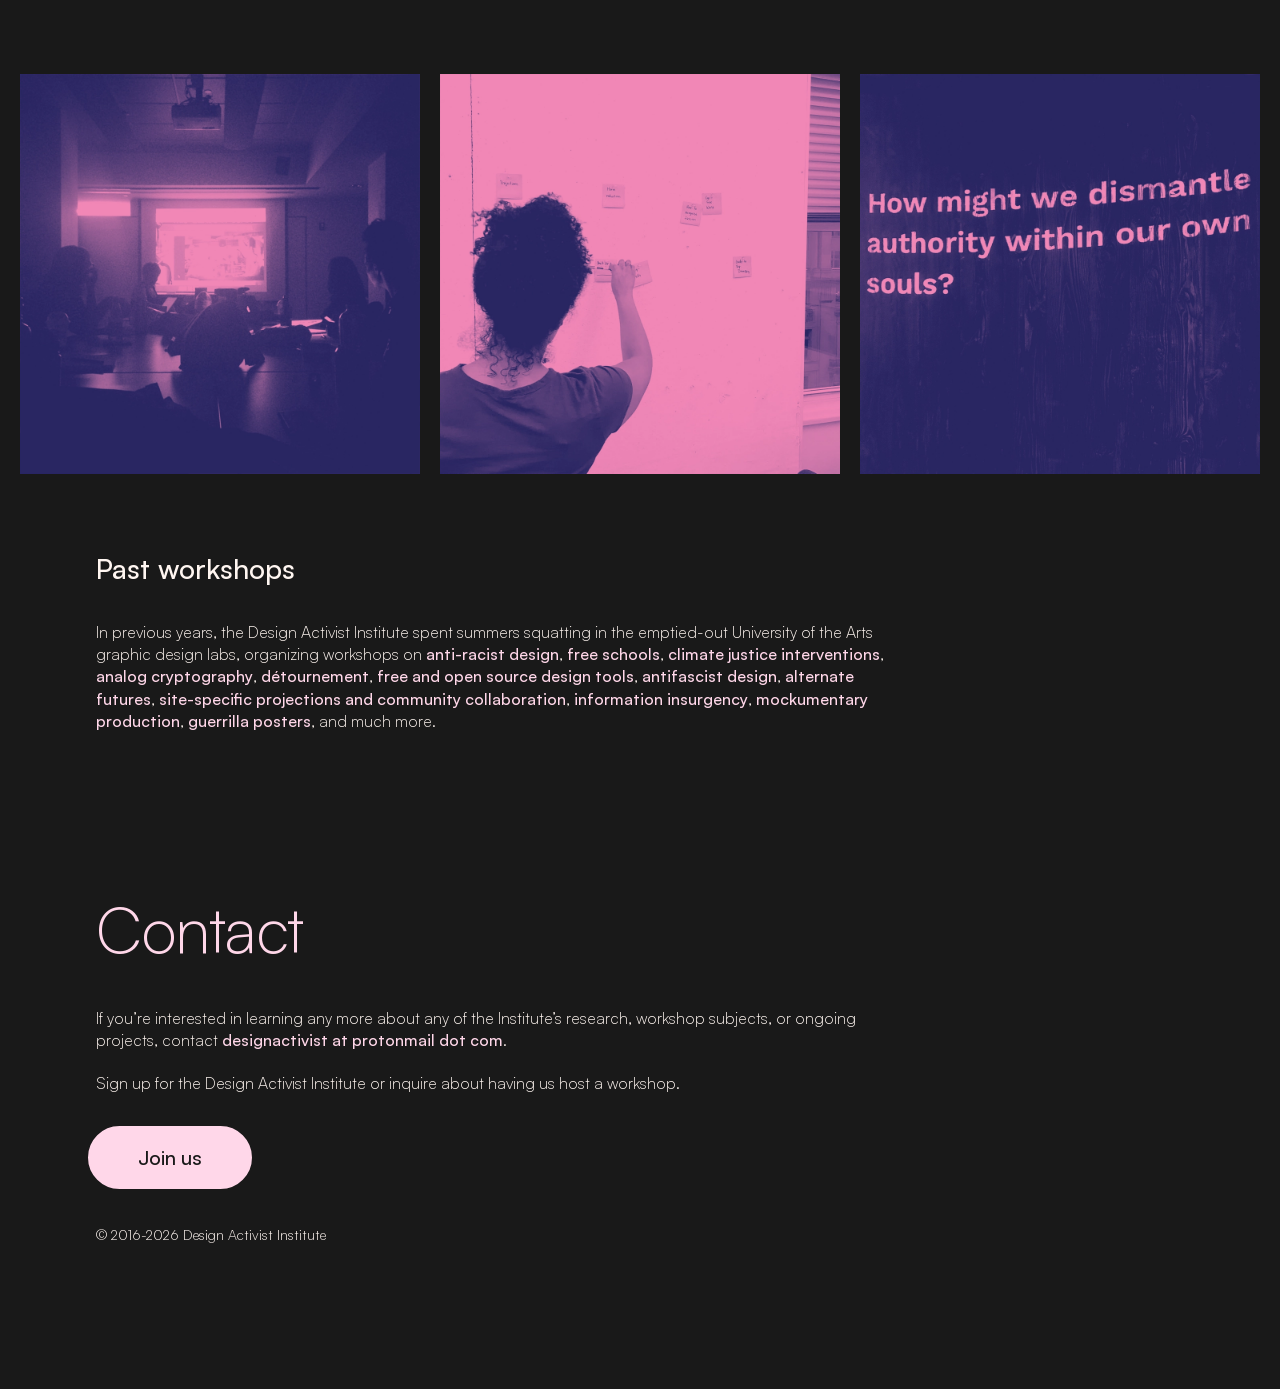
==== commit 8987a5b9: "Updated form script and re-added names to each form field" ====
--- a/index.html
+++ b/index.html
@@ -79,18 +79,18 @@
                 <div>
                     <form id="signupForm" action="https://formspree.io/f/xkjrvjlg" method="POST" >
                         <label for="name">Name</label>
-                        <input id="name" type="text" placeholder="Your name" autocomplete="name" />
+                        <input id="name" name="name" type="text" placeholder="Your name" autocomplete="name" />
 
                         <label for="email">Email</label>
-                        <input id="email" type="email" placeholder="you@example.com" required autocomplete="email" />
+                        <input id="email" name="email" type="email" placeholder="you@example.com" required autocomplete="email" />
 
                         <label for="message">Your message (optional)</label>
-                        <textarea id="message" type="text" placeholder="Drop us a note" autocomplete="message" /></textarea>
+                        <textarea id="message" name="message" placeholder="Drop us a note" autocomplete="message" /></textarea>
 
                         <button type="submit" class="primary-button">Join us</button>
 
                         <div id="formMessage" role="status" aria-live="polite"></div>
-                        <input type="hidden" value="New Institute signup">
+                        <input type="hidden" name="_subject" value="New Institute signup">
                     </form>
                     <p>If you prefer email, you can reach us at <strong>designactivist at protonmail dot com</strong>.</p>
                   </div>
--- a/styles/styles.css
+++ b/styles/styles.css
@@ -364,7 +364,7 @@
 }
 
 #formMessage {
-	font-family: font-family: 'Satoshi Light', sans-serif;
+	font-family: 'Satoshi Light', sans-serif;
 	color: var(--pink);
 	padding: 1rem 0 0 0;
 }
